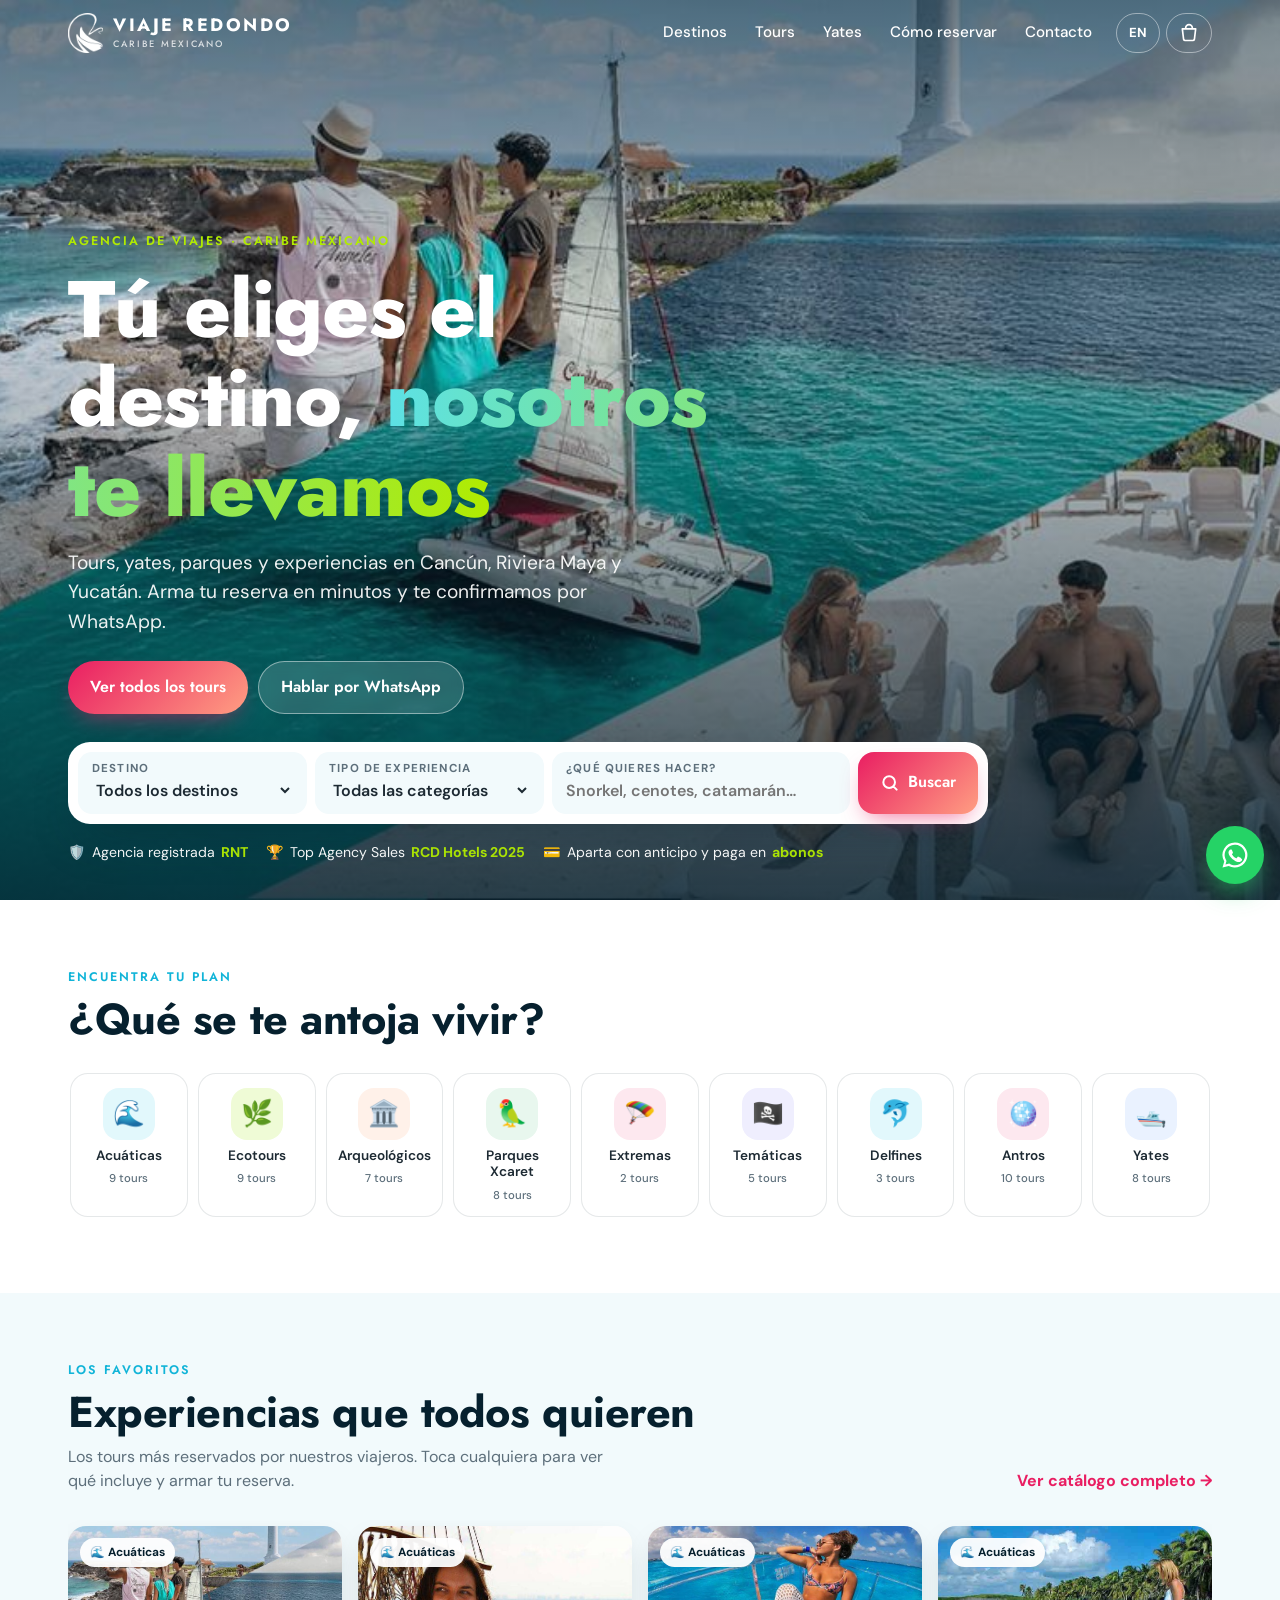
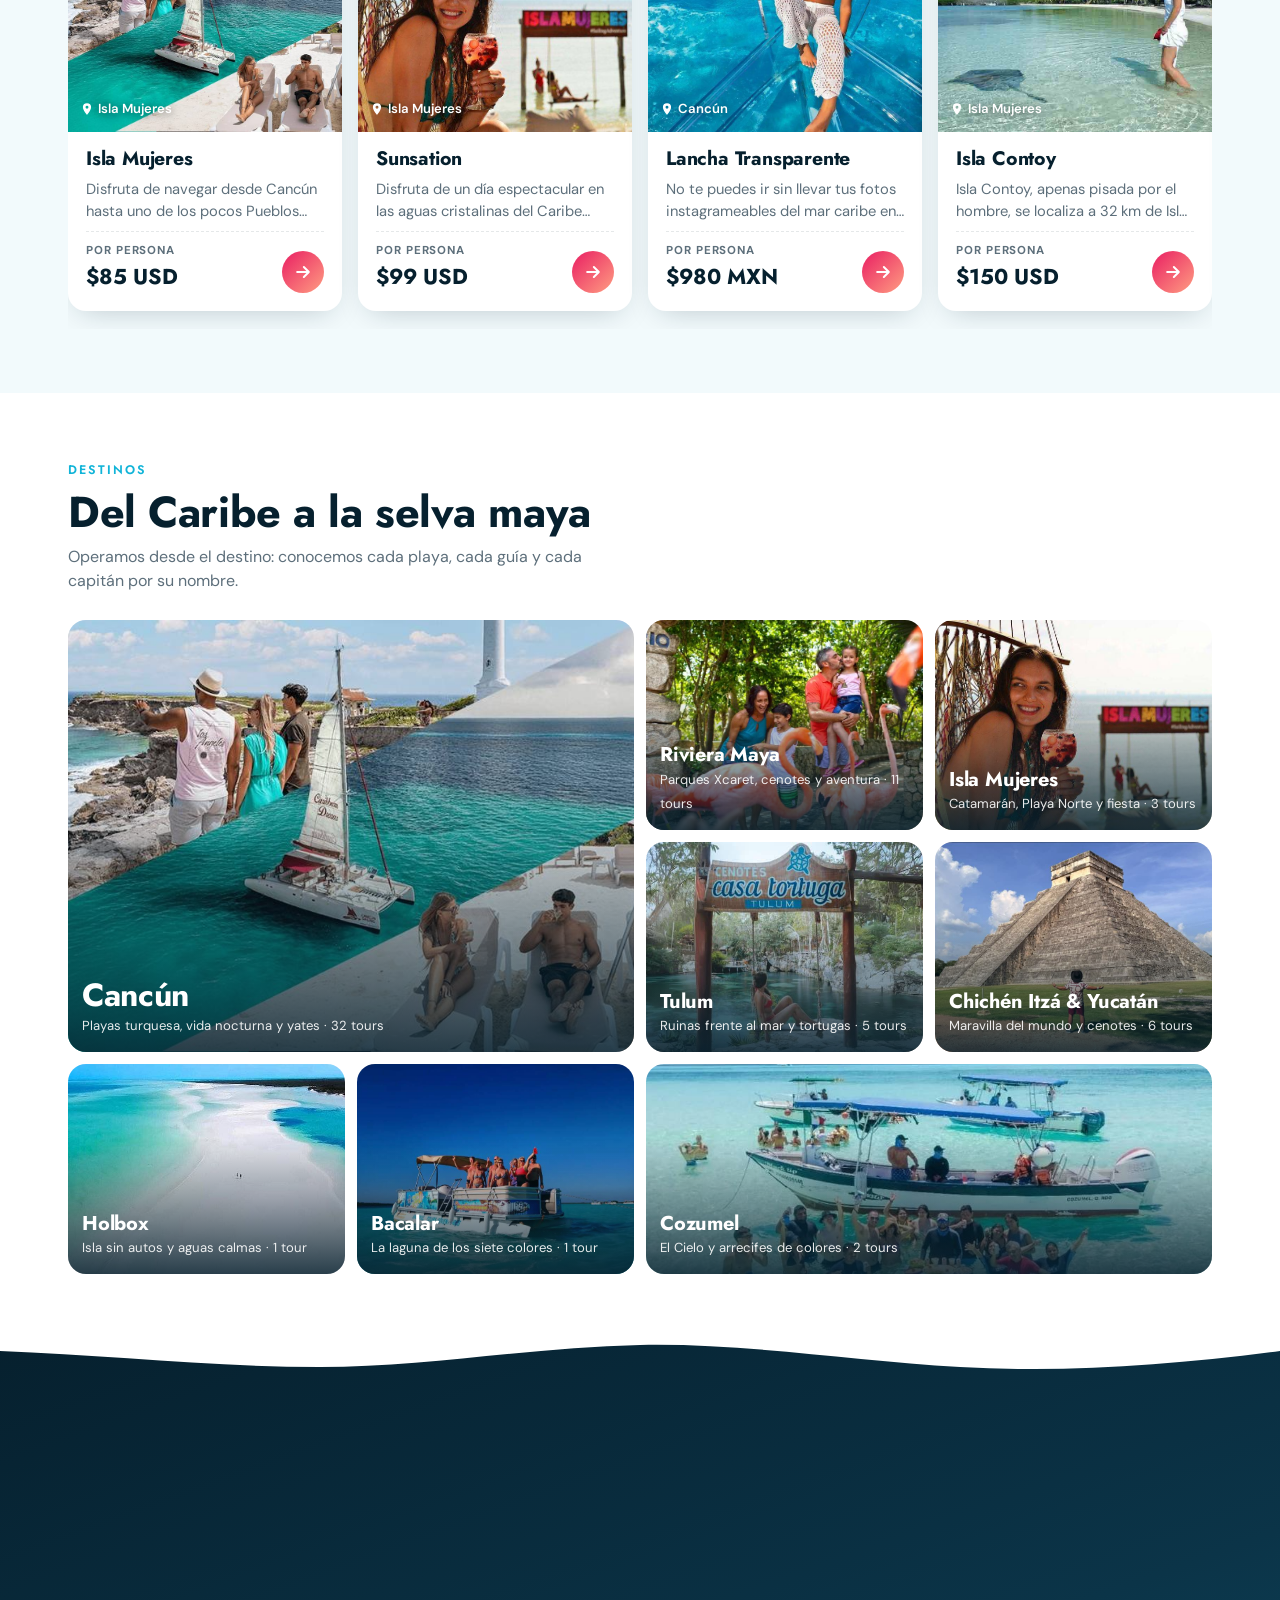
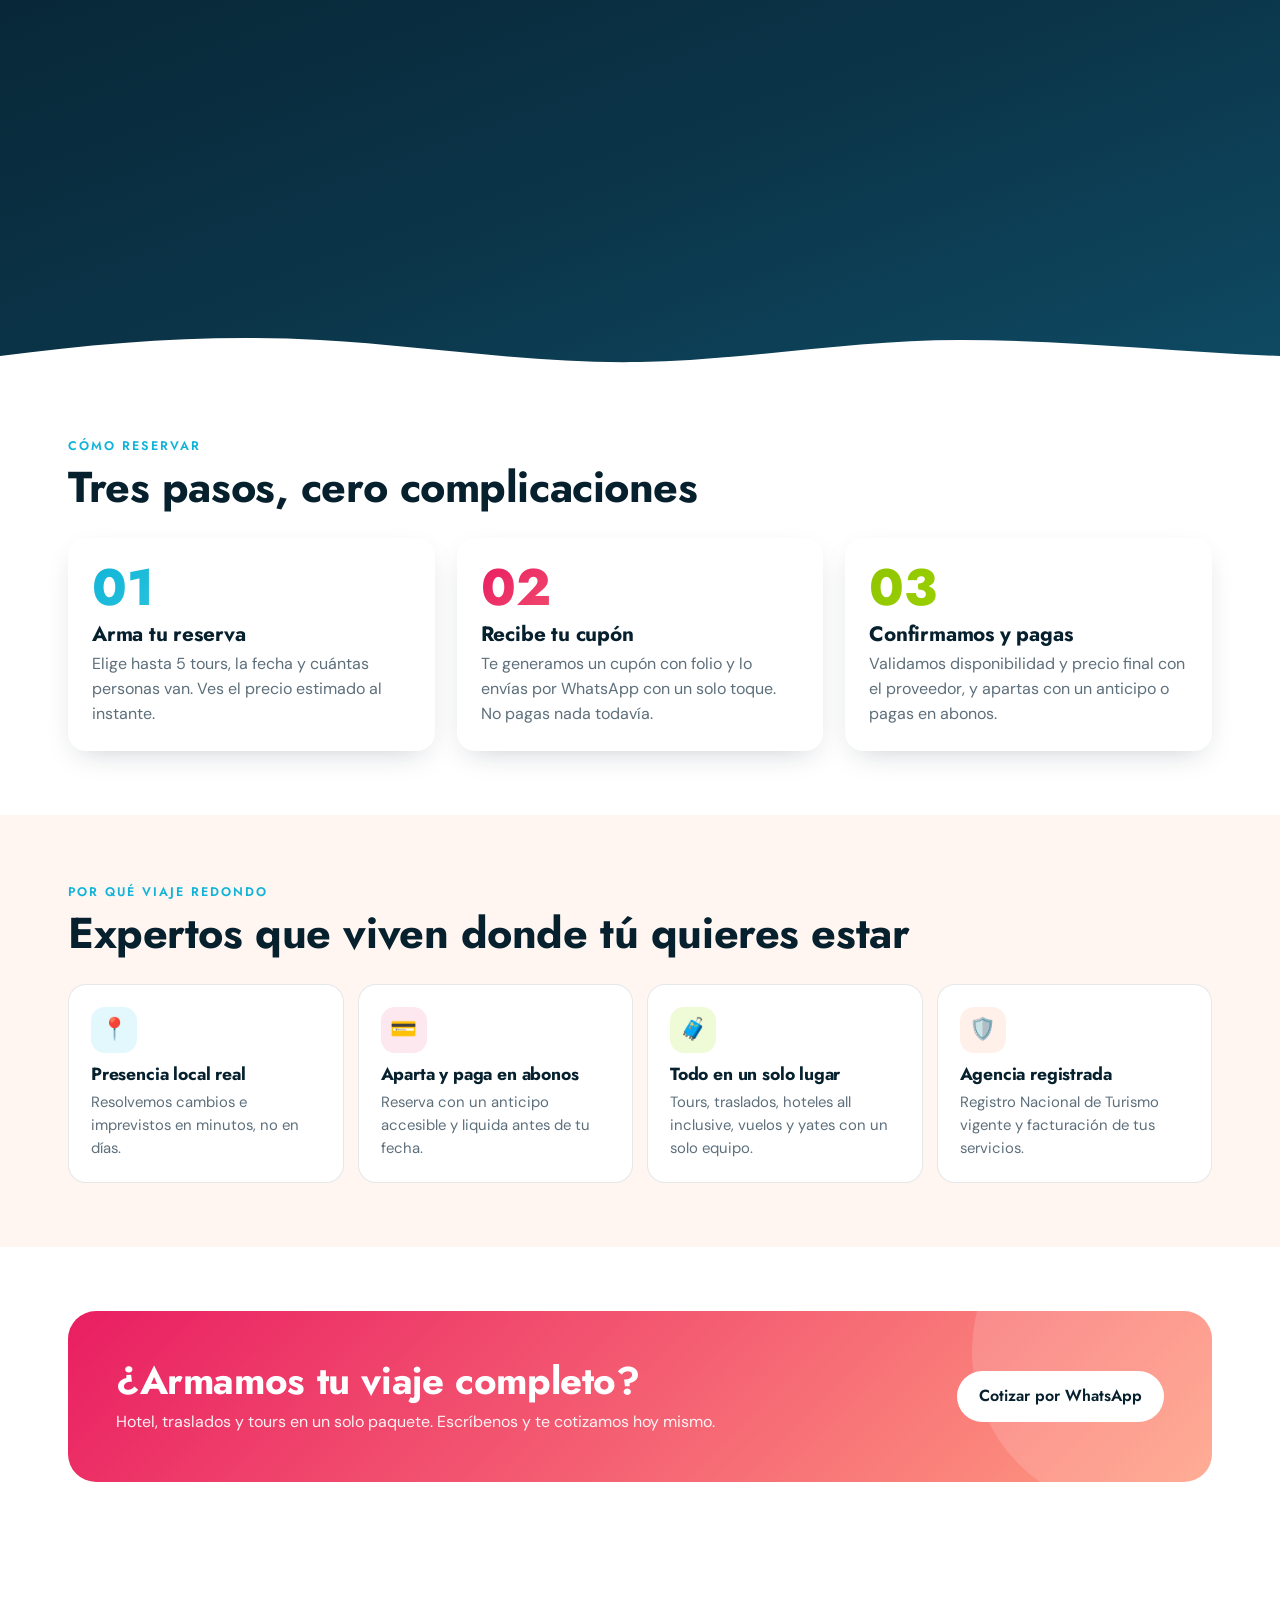
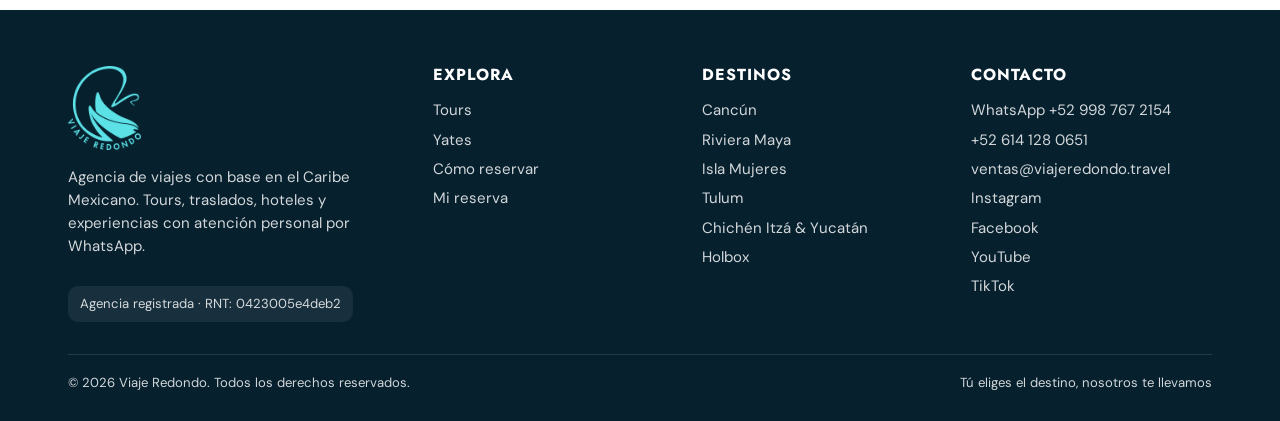
==== viajeredondo/index.html @ b41e7eb1 "Sitio público Viaje Redondo: portada, catálogo de 61 tours, detalle, reserva y cupón por WhatsApp Co" ====
<!doctype html>
<html lang="es">
<head>
  <meta charset="utf-8">
  <meta name="viewport" content="width=device-width, initial-scale=1, viewport-fit=cover">
  <title>Viaje Redondo · Tours y experiencias en el Caribe Mexicano</title>
  <meta name="description" content="Tours, yates, parques Xcaret, Chichén Itzá, Isla Mujeres y más en Cancún y el Caribe Mexicano. Arma tu reserva y recibe tu cupón por WhatsApp.">
  <meta name="theme-color" content="#06202e">
  <meta property="og:title" content="Viaje Redondo · Tú eliges el destino, nosotros te llevamos">
  <meta property="og:description" content="Más de 60 tours y experiencias en el Caribe Mexicano.">
  <meta property="og:type" content="website">
  <meta property="og:image" content="assets/img/tours/isla-mujeres.jpg">
  <link rel="icon" type="image/png" href="assets/img/logo/favicon.png">
  <link rel="apple-touch-icon" href="assets/img/logo/favicon.png">
  <link rel="stylesheet" href="assets/css/marca.css">
  <link rel="stylesheet" href="assets/css/sitio.css">
</head>
<body>
  <main>
    <!-- PORTADA -->
    <section class="portada">
      <div class="portada__fotos" id="portada-fotos" aria-hidden="true"></div>
      <div class="envoltura portada__contenido">
        <span class="etiqueta" data-t="portadaEtiqueta">Agencia de viajes · Caribe Mexicano</span>
        <h1 data-t="portadaTitulo">Tú eliges el destino, <em>nosotros te llevamos</em></h1>
        <p class="portada__sub" data-t="portadaSub">Tours, yates, parques y experiencias en Cancún, Riviera Maya y Yucatán. Arma tu reserva en minutos y te confirmamos por WhatsApp.</p>
        <div class="portada__botones">
          <a class="btn btn--rosa" href="tours.html"><span data-t="verTours">Ver todos los tours</span></a>
          <a class="btn btn--vidrio" id="wa-portada" target="_blank" rel="noopener"><span data-t="hablarWa">Hablar por WhatsApp</span></a>
        </div>
        <form class="buscador" action="tours.html" method="get" role="search">
          <label><span data-t="buscaDestino">Destino</span><select name="d" id="busca-destino"></select></label>
          <label><span data-t="buscaTipo">Tipo de experiencia</span><select name="c" id="busca-categoria"></select></label>
          <label><span data-t="buscaTexto">¿Qué quieres hacer?</span><input type="search" name="q" data-t-ph="buscaPh" placeholder="Snorkel, cenotes, catamarán…"></label>
          <button class="btn btn--rosa" type="submit"><svg class="ico" viewBox="0 0 24 24" aria-hidden="true"><path fill="none" stroke="currentColor" stroke-width="2.4" stroke-linecap="round" d="M11 18a7 7 0 1 0 0-14 7 7 0 0 0 0 14Zm5-2 4 4"/></svg><span data-t="buscar">Buscar</span></button>
        </form>
        <div class="confianza">
          <span>🛡️ <span data-t="confRnt">Agencia registrada <b>RNT</b></span></span>
          <span>🏆 <span data-t="confTop">Top Agency Sales <b>RCD Hotels 2025</b></span></span>
          <span>💳 <span data-t="confAbonos">Aparta con anticipo y paga en <b>abonos</b></span></span>
        </div>
      </div>
    </section>

    <!-- CATEGORÍAS -->
    <section class="seccion">
      <div class="envoltura">
        <div class="seccion__cabeza aparece">
          <div><span class="etiqueta" data-t="catEtiqueta">Encuentra tu plan</span><h2 data-t="catTitulo">¿Qué se te antoja vivir?</h2></div>
        </div>
        <div class="categorias aparece" id="categorias"></div>
      </div>
    </section>

    <!-- DESTACADOS -->
    <section class="seccion seccion--alterna">
      <div class="envoltura">
        <div class="seccion__cabeza aparece">
          <div>
            <span class="etiqueta" data-t="favEtiqueta">Los favoritos</span>
            <h2 data-t="favTitulo">Experiencias que todos quieren</h2>
            <p data-t="favSub">Los tours más reservados por nuestros viajeros. Toca cualquiera para ver qué incluye y armar tu reserva.</p>
          </div>
          <a class="enlace-flecha" href="tours.html" data-t="verCatalogo">Ver catálogo completo →</a>
        </div>
        <div class="carrusel" id="destacados"></div>
      </div>
    </section>

    <!-- DESTINOS -->
    <section class="seccion" id="destinos">
      <div class="envoltura">
        <div class="seccion__cabeza aparece">
          <div>
            <span class="etiqueta" data-t="destEtiqueta">Destinos</span>
            <h2 data-t="destTitulo">Del Caribe a la selva maya</h2>
            <p data-t="destSub">Operamos desde el destino: conocemos cada playa, cada guía y cada capitán por su nombre.</p>
          </div>
        </div>
        <div class="destinos aparece" id="lista-destinos"></div>
      </div>
    </section>

    <!-- YATES -->
    <section class="franja" id="yates">
      <svg class="ola ola--arriba" viewBox="0 0 1440 40" preserveAspectRatio="none" aria-hidden="true"><path fill="#fff" d="M0 0h1440v14c-120 14-240 22-360 16S840 6 720 8 480 30 360 30 120 18 0 14Z"/></svg>
      <div class="envoltura franja__fila">
        <div class="franja__foto aparece"><img src="assets/img/tours/yate-premium-azimut-100-ft.jpg" alt="Yate en el Caribe Mexicano" loading="lazy"></div>
        <div class="aparece">
          <span class="etiqueta" data-t="yatEtiqueta">Renta de yates</span>
          <h2 data-t="yatTitulo">Tu día privado en el mar Caribe</h2>
          <p data-t="yatSub">Fiesta, snorkel o atardecer frente a Cancún e Isla Mujeres. Elige tu yate, las horas y cuántos van; nosotros nos encargamos del resto.</p>
          <div class="franja__dato">
            <div><b id="yates-num">8</b><span data-t="yatFlota">yates en la flota</span></div>
            <div><b>4–8 h</b><span data-t="yatHoras">de navegación</span></div>
            <div><b>8–40</b><span data-t="yatPax">personas por yate</span></div>
          </div>
          <a class="btn btn--rosa" href="tours.html?c=yates"><span data-t="yatBoton">Ver yates y precios</span></a>
        </div>
      </div>
      <svg class="ola ola--abajo" viewBox="0 0 1440 40" preserveAspectRatio="none" aria-hidden="true"><path fill="#fff" d="M0 0h1440v14c-120 14-240 22-360 16S840 6 720 8 480 30 360 30 120 18 0 14Z"/></svg>
    </section>

    <!-- CÓMO RESERVAR -->
    <section class="seccion" id="como">
      <div class="envoltura">
        <div class="seccion__cabeza aparece">
          <div>
            <span class="etiqueta" data-t="comoEtiqueta">Cómo reservar</span>
            <h2 data-t="comoTitulo">Tres pasos, cero complicaciones</h2>
          </div>
        </div>
        <div class="pasos">
          <div class="paso aparece"><div class="paso__num">01</div><h3 data-t="paso1">Arma tu reserva</h3><p data-t="paso1t">Elige hasta 5 tours, la fecha y cuántas personas van. Ves el precio estimado al instante.</p></div>
          <div class="paso aparece"><div class="paso__num">02</div><h3 data-t="paso2">Recibe tu cupón</h3><p data-t="paso2t">Te generamos un cupón con folio y lo envías por WhatsApp con un solo toque. No pagas nada todavía.</p></div>
          <div class="paso aparece"><div class="paso__num">03</div><h3 data-t="paso3">Confirmamos y pagas</h3><p data-t="paso3t">Validamos disponibilidad y precio final con el proveedor, y apartas con un anticipo o pagas en abonos.</p></div>
        </div>
      </div>
    </section>

    <!-- POR QUÉ NOSOTROS -->
    <section class="seccion seccion--arena">
      <div class="envoltura">
        <div class="seccion__cabeza aparece">
          <div><span class="etiqueta" data-t="porEtiqueta">Por qué Viaje Redondo</span><h2 data-t="porTitulo">Expertos que viven donde tú quieres estar</h2></div>
        </div>
        <div class="razones">
          <div class="razon aparece"><div class="razon__ico" style="background:#e2f8fc">📍</div><h3 data-t="r1">Presencia local real</h3><p data-t="r1t">Resolvemos cambios e imprevistos en minutos, no en días.</p></div>
          <div class="razon aparece"><div class="razon__ico" style="background:#fde8ef">💳</div><h3 data-t="r2">Aparta y paga en abonos</h3><p data-t="r2t">Reserva con un anticipo accesible y liquida antes de tu fecha.</p></div>
          <div class="razon aparece"><div class="razon__ico" style="background:#effbd6">🧳</div><h3 data-t="r3">Todo en un solo lugar</h3><p data-t="r3t">Tours, traslados, hoteles all inclusive, vuelos y yates con un solo equipo.</p></div>
          <div class="razon aparece"><div class="razon__ico" style="background:#fff1e9">🛡️</div><h3 data-t="r4">Agencia registrada</h3><p data-t="r4t">Registro Nacional de Turismo vigente y facturación de tus servicios.</p></div>
        </div>
      </div>
    </section>

    <!-- LLAMADO -->
    <section class="seccion">
      <div class="envoltura">
        <div class="llamado aparece">
          <div><h2 data-t="llaTitulo">¿Armamos tu viaje completo?</h2><p data-t="llaSub">Hotel, traslados y tours en un solo paquete. Escríbenos y te cotizamos hoy mismo.</p></div>
          <a class="btn btn--blanco" id="wa-llamado" target="_blank" rel="noopener"><span data-t="llaBoton">Cotizar por WhatsApp</span></a>
        </div>
      </div>
    </section>
  </main>

  <script src="assets/js/config.js"></script>
  <script src="assets/js/comun.js"></script>
  <script src="assets/js/inicio.js"></script>
</body>
</html>
---- viajeredondo/assets/css/marca.css ----
/*
 * MARCA VIAJE REDONDO
 * ---------------------------------------------------------------
 * Todo lo que define la identidad visual vive aquí: colores, tipografías y
 * logos. Para cambiar el look del sitio completo basta con editar este archivo
 * (y, si cambian los logos, reemplazar los PNG en assets/img/logo/).
 */
@import url("https://fonts.googleapis.com/css2?family=Jost:wght@400;500;600;700;800&family=DM+Sans:opsz,wght@9..40,400;9..40,500;9..40,700&display=swap");

:root {
  /* Colores tomados de los logos oficiales */
  --vr-cian: #11b4d8;        /* icono principal */
  --vr-turquesa: #5ce1e6;    /* logo turquesa */
  --vr-rosa: #e91e62;        /* logo rosa: llamados a la acción */
  --vr-salmon: #ff9e82;      /* logo salmón: acentos cálidos */
  --vr-lima: #b1eb00;        /* icono lima: etiquetas y destacados */

  /* Neutros */
  --vr-tinta: #06202e;       /* azul profundo para fondos oscuros y texto */
  --vr-tinta-2: #0b3448;
  --vr-texto: #1d2a33;
  --vr-suave: #5d6f7b;
  --vr-linea: rgba(6, 32, 46, 0.1);
  --vr-fondo: #ffffff;
  --vr-fondo-2: #f2fafc;     /* fondo de secciones alternas */
  --vr-arena: #fff6f1;       /* fondo cálido */

  /* Degradados de marca */
  --vr-grad-mar: linear-gradient(135deg, #11b4d8 0%, #5ce1e6 100%);
  --vr-grad-atardecer: linear-gradient(135deg, #e91e62 0%, #ff9e82 100%);
  --vr-grad-noche: linear-gradient(160deg, #06202e 0%, #0b3448 60%, #0e4a63 100%);

  /* Tipografías */
  --vr-fuente-titulos: "Jost", "Futura", "Trebuchet MS", sans-serif;
  --vr-fuente-texto: "DM Sans", system-ui, -apple-system, "Segoe UI", sans-serif;

  /* Formas */
  --vr-radio: 18px;
  --vr-radio-chico: 10px;
  --vr-sombra: 0 10px 30px -12px rgba(6, 32, 46, 0.25);
  --vr-sombra-fuerte: 0 24px 50px -18px rgba(6, 32, 46, 0.45);
}
---- viajeredondo/assets/css/sitio.css ----
/* Estilos del sitio público. Los colores y fuentes vienen de marca.css */
*, *::before, *::after { box-sizing: border-box; }
html { scroll-behavior: smooth; -webkit-text-size-adjust: 100%; }
body {
  margin: 0; font-family: var(--vr-fuente-texto); color: var(--vr-texto); background: var(--vr-fondo);
  line-height: 1.55; font-size: 16px; overflow-x: hidden;
}
img { max-width: 100%; display: block; }
a { color: inherit; }
button, input, select, textarea { font: inherit; color: inherit; }
h1, h2, h3, h4 { font-family: var(--vr-fuente-titulos); line-height: 1.12; margin: 0; letter-spacing: -0.01em; }
.envoltura { width: 100%; max-width: 1200px; margin: 0 auto; padding: 0 16px; }
@media (min-width: 720px) { .envoltura { padding: 0 28px; } }
.oculto { display: none !important; }
.sr { position: absolute; width: 1px; height: 1px; overflow: hidden; clip: rect(0 0 0 0); white-space: nowrap; }

/* ---------- Botones ---------- */
.btn {
  display: inline-flex; align-items: center; justify-content: center; gap: 8px; border: 0; cursor: pointer;
  border-radius: 999px; padding: 13px 22px; font-family: var(--vr-fuente-titulos); font-weight: 600;
  font-size: 1rem; text-decoration: none; transition: transform .15s ease, box-shadow .2s ease, background .2s;
  white-space: nowrap;
}
.btn:active { transform: scale(0.97); }
.btn--rosa { background: var(--vr-grad-atardecer); color: #fff; box-shadow: 0 10px 24px -10px rgba(233, 30, 98, .7); }
.btn--rosa:hover { box-shadow: 0 14px 30px -10px rgba(233, 30, 98, .85); }
.btn--cian { background: var(--vr-cian); color: #fff; }
.btn--blanco { background: #fff; color: var(--vr-tinta); }
.btn--vidrio { background: rgba(255, 255, 255, .14); color: #fff; border: 1.5px solid rgba(255, 255, 255, .45); backdrop-filter: blur(6px); }
.btn--borde { background: transparent; border: 1.5px solid var(--vr-linea); color: var(--vr-tinta); }
.btn--wa { background: #25d366; color: #fff; }
.btn--bloque { width: 100%; }
.btn--chico { padding: 9px 15px; font-size: .9rem; }
.btn[disabled] { opacity: .55; pointer-events: none; }
.ico { width: 20px; height: 20px; flex: none; }

/* ---------- Encabezado ---------- */
.barra {
  position: fixed; inset: 0 0 auto 0; z-index: 50; transition: background .25s, box-shadow .25s, color .25s;
  color: #fff;
}
.barra--solida, .barra.abierta { background: rgba(255, 255, 255, .96); color: var(--vr-tinta); box-shadow: 0 6px 20px -14px rgba(6, 32, 46, .5); backdrop-filter: blur(10px); }
.barra__fila { display: flex; align-items: center; gap: 12px; height: 66px; }
.marca { display: flex; align-items: center; gap: 10px; text-decoration: none; margin-right: auto; }
.marca img { height: 40px; width: auto; }
.marca__texto { white-space: nowrap; font-family: var(--vr-fuente-titulos); font-weight: 700; font-size: 1.12rem; letter-spacing: .14em; text-transform: uppercase; line-height: 1; }
@media (max-width: 420px) { .marca__texto { font-size: .92rem; letter-spacing: .1em; } .marca img { height: 34px; } .chip-btn { height: 38px; min-width: 38px; padding: 0 10px; } }
.marca__texto small { display: block; font-size: .58rem; letter-spacing: .2em; font-weight: 500; opacity: .75; margin-top: 4px; }
.marca .logo-claro { display: block; } .marca .logo-oscuro { display: none; }
.barra--solida .marca .logo-claro, .barra.abierta .marca .logo-claro { display: none; }
.barra--solida .marca .logo-oscuro, .barra.abierta .marca .logo-oscuro { display: block; }
.barra__nav { display: none; gap: 4px; }
.barra__nav a { text-decoration: none; font-weight: 500; padding: 8px 12px; border-radius: 999px; font-size: .95rem; }
.barra__nav a:hover { background: rgba(17, 180, 216, .14); }
.barra__acciones { display: flex; align-items: center; gap: 6px; }
.chip-btn {
  display: inline-flex; align-items: center; gap: 6px; height: 40px; min-width: 40px; padding: 0 12px; border-radius: 999px;
  border: 1.5px solid currentColor; background: transparent; cursor: pointer; font-weight: 700; font-size: .82rem; text-decoration: none;
  border-color: rgba(255, 255, 255, .45);
}
.barra--solida .chip-btn, .barra.abierta .chip-btn { border-color: var(--vr-linea); }
.chip-btn--carrito { position: relative; }
.chip-btn__num {
  position: absolute; top: -6px; right: -6px; min-width: 20px; height: 20px; border-radius: 10px; padding: 0 5px;
  background: var(--vr-rosa); color: #fff; font-size: .72rem; display: grid; place-items: center;
}
.chip-btn__num:empty { display: none; }
.menu-btn { border: 0; }
.cajon { display: none; padding: 8px 16px 20px; }
.barra.abierta .cajon { display: block; }
.cajon a { display: block; padding: 14px 4px; font-family: var(--vr-fuente-titulos); font-size: 1.15rem; font-weight: 600; text-decoration: none; border-bottom: 1px solid var(--vr-linea); }
@media (min-width: 980px) {
  .barra__nav { display: flex; }
  .menu-btn { display: none; }
  .barra.abierta .cajon { display: none; }
}

/* ---------- Portada ---------- */
.portada { position: relative; min-height: 100svh; display: flex; align-items: flex-end; color: #fff; overflow: hidden; background: var(--vr-tinta); }
.portada__fotos { position: absolute; inset: 0; }
.portada__fotos img { position: absolute; inset: 0; width: 100%; height: 100%; object-fit: cover; opacity: 0; transform: scale(1.08); transition: opacity 1.4s ease, transform 7s ease; }
.portada__fotos img.activa { opacity: 1; transform: scale(1); }
.portada::after {
  content: ""; position: absolute; inset: 0;
  background: linear-gradient(180deg, rgba(6, 32, 46, .55) 0%, rgba(6, 32, 46, .15) 35%, rgba(6, 32, 46, .85) 100%);
}
.portada__contenido { position: relative; z-index: 2; width: 100%; padding-top: 110px; padding-bottom: 36px; }
.etiqueta {
  display: inline-flex; align-items: center; gap: 8px; font-family: var(--vr-fuente-titulos); font-weight: 600; font-size: .78rem;
  letter-spacing: .16em; text-transform: uppercase; color: var(--vr-cian);
}
.portada .etiqueta { color: var(--vr-lima); }
.portada h1 { font-size: clamp(2.4rem, 8.5vw, 5rem); font-weight: 800; margin: 12px 0 14px; max-width: 14ch; text-wrap: balance; }
.portada h1 em { font-style: normal; background: linear-gradient(90deg, var(--vr-turquesa), var(--vr-lima)); -webkit-background-clip: text; background-clip: text; color: transparent; }
.portada__sub { font-size: clamp(1rem, 2.6vw, 1.2rem); max-width: 560px; opacity: .92; margin: 0 0 24px; }
.portada__botones { display: flex; gap: 10px; flex-wrap: wrap; margin-bottom: 28px; }

.buscador {
  background: #fff; color: var(--vr-texto); border-radius: 22px; padding: 10px; box-shadow: var(--vr-sombra-fuerte);
  display: grid; gap: 8px; grid-template-columns: 1fr; max-width: 920px;
}
.buscador label { display: block; padding: 8px 14px; border-radius: 14px; background: var(--vr-fondo-2); }
.buscador label span { display: block; font-size: .72rem; text-transform: uppercase; letter-spacing: .1em; color: var(--vr-suave); font-weight: 700; }
.buscador select, .buscador input { width: 100%; border: 0; background: transparent; padding: 2px 0; font-weight: 600; outline: none; font-size: 1rem; }
@media (min-width: 720px) { .buscador { grid-template-columns: 1fr 1fr 1.3fr auto; align-items: stretch; } .buscador .btn { height: 100%; border-radius: 16px; } }

.confianza { display: flex; flex-wrap: wrap; gap: 8px 18px; margin-top: 18px; font-size: .88rem; opacity: .95; }
.confianza span { display: inline-flex; align-items: center; gap: 6px; }
.confianza b { color: var(--vr-lima); }

/* ---------- Secciones ---------- */
.seccion { padding: 64px 0; }
.seccion--alterna { background: var(--vr-fondo-2); }
.seccion--arena { background: var(--vr-arena); }
.seccion__cabeza { display: flex; flex-wrap: wrap; align-items: flex-end; justify-content: space-between; gap: 12px 24px; margin-bottom: 26px; }
.seccion__cabeza h2 { font-size: clamp(1.8rem, 5vw, 2.7rem); font-weight: 700; margin-top: 6px; color: var(--vr-tinta); }
.seccion__cabeza p { margin: 8px 0 0; color: var(--vr-suave); max-width: 560px; }
.enlace-flecha { font-weight: 700; color: var(--vr-rosa); text-decoration: none; white-space: nowrap; }
.enlace-flecha:hover { text-decoration: underline; }

/* Categorías */
.categorias { display: flex; gap: 10px; overflow-x: auto; padding: 4px 2px 12px; scrollbar-width: none; scroll-snap-type: x mandatory; }
.categorias::-webkit-scrollbar { display: none; }
.categoria {
  flex: none; scroll-snap-align: start; display: flex; flex-direction: column; align-items: center; gap: 8px; width: 104px; padding: 14px 8px;
  border-radius: var(--vr-radio); background: #fff; border: 1.5px solid var(--vr-linea); text-decoration: none; text-align: center;
  font-weight: 600; font-size: .85rem; line-height: 1.2; transition: border-color .2s, transform .2s;
}
.categoria:hover { border-color: var(--vr-cian); transform: translateY(-2px); }
.categoria__ico { width: 52px; height: 52px; border-radius: 16px; display: grid; place-items: center; font-size: 1.6rem; }
.categoria small { color: var(--vr-suave); font-weight: 500; }
@media (min-width: 980px) { .categorias { display: grid; grid-template-columns: repeat(9, 1fr); overflow: visible; } .categoria { width: auto; } }

/* Tarjetas de tour */
.rejilla { display: grid; gap: 18px; grid-template-columns: 1fr; }
@media (min-width: 600px) { .rejilla { grid-template-columns: repeat(2, 1fr); } }
@media (min-width: 980px) { .rejilla { grid-template-columns: repeat(3, 1fr); gap: 24px; } }
.carrusel { display: flex; gap: 16px; overflow-x: auto; scroll-snap-type: x mandatory; padding: 6px 16px 18px; margin: 0 -16px; scrollbar-width: none; }
.carrusel::-webkit-scrollbar { display: none; }
.carrusel > * { flex: 0 0 82%; scroll-snap-align: center; }
@media (min-width: 600px) { .carrusel > * { flex-basis: 46%; } }
@media (min-width: 980px) { .carrusel { margin: 0; padding: 6px 0 18px; } .carrusel > * { flex-basis: calc((100% - 48px) / 4); } }

.tarjeta {
  position: relative; display: flex; flex-direction: column; background: #fff; border-radius: var(--vr-radio); overflow: hidden;
  box-shadow: var(--vr-sombra); text-decoration: none; transition: transform .25s ease, box-shadow .25s ease; min-width: 0;
}
.tarjeta:hover { transform: translateY(-4px); box-shadow: var(--vr-sombra-fuerte); }
.tarjeta__foto { position: relative; aspect-ratio: 4 / 3; overflow: hidden; background: var(--vr-fondo-2); }
.tarjeta__foto img { width: 100%; height: 100%; object-fit: cover; transition: transform .6s ease; }
.tarjeta:hover .tarjeta__foto img { transform: scale(1.06); }
.tarjeta__cat {
  position: absolute; top: 12px; left: 12px; background: rgba(255, 255, 255, .94); color: var(--vr-tinta); font-size: .74rem; font-weight: 700;
  padding: 5px 10px; border-radius: 999px;
}
.tarjeta__destino { position: absolute; left: 12px; bottom: 12px; color: #fff; font-size: .82rem; font-weight: 600; display: flex; align-items: center; gap: 4px; text-shadow: 0 1px 8px rgba(0,0,0,.6); }
.tarjeta__en-reserva { position: absolute; top: 12px; right: 12px; background: var(--vr-lima); color: var(--vr-tinta); font-size: .72rem; font-weight: 800; padding: 5px 9px; border-radius: 999px; }
.tarjeta__cuerpo { padding: 16px 18px 18px; display: flex; flex-direction: column; gap: 8px; flex: 1; }
.tarjeta__cuerpo h3 { font-size: 1.22rem; color: var(--vr-tinta); font-weight: 700; }
.tarjeta__cuerpo p { margin: 0; color: var(--vr-suave); font-size: .92rem; display: -webkit-box; -webkit-line-clamp: 2; -webkit-box-orient: vertical; overflow: hidden; }
.tarjeta__pie { margin-top: auto; display: flex; align-items: flex-end; justify-content: space-between; gap: 10px; padding-top: 10px; border-top: 1px dashed var(--vr-linea); }
.precio small { display: block; font-size: .72rem; color: var(--vr-suave); text-transform: uppercase; letter-spacing: .08em; font-weight: 700; }
.precio b { font-family: var(--vr-fuente-titulos); font-size: 1.35rem; color: var(--vr-tinta); }
.precio b span { font-size: .8rem; color: var(--vr-suave); font-weight: 600; margin-left: 2px; }
.tarjeta__ir { width: 42px; height: 42px; border-radius: 50%; display: grid; place-items: center; background: var(--vr-grad-atardecer); color: #fff; flex: none; }

/* Destinos */
.destinos { display: grid; gap: 12px; grid-template-columns: repeat(2, 1fr); grid-auto-rows: 170px; }
.destino { position: relative; border-radius: var(--vr-radio); overflow: hidden; color: #fff; text-decoration: none; display: flex; align-items: flex-end; padding: 14px; }
.destino img { position: absolute; inset: 0; width: 100%; height: 100%; object-fit: cover; transition: transform .6s ease; }
.destino::after { content: ""; position: absolute; inset: 0; background: linear-gradient(180deg, transparent 35%, rgba(6, 32, 46, .85)); }
.destino:hover img { transform: scale(1.07); }
.destino div { position: relative; z-index: 1; }
.destino h3 { font-size: 1.25rem; font-weight: 700; }
.destino small { opacity: .9; font-size: .82rem; }
.destino:first-child, .destino:last-child { grid-column: span 2; }
@media (min-width: 720px) {
  .destinos { grid-template-columns: repeat(4, 1fr); grid-auto-rows: 210px; }
  .destino:first-child { grid-column: span 2; grid-row: span 2; }
  .destino:first-child h3 { font-size: 2rem; }
}

/* Franja de yates */
.franja { position: relative; overflow: hidden; color: #fff; background: var(--vr-grad-noche); }
.franja__fila { display: grid; gap: 28px; align-items: center; padding-top: 64px; padding-bottom: 64px; }
.franja__foto { position: relative; border-radius: 24px; overflow: hidden; aspect-ratio: 4 / 3; box-shadow: var(--vr-sombra-fuerte); }
.franja__foto img { width: 100%; height: 100%; object-fit: cover; }
.franja h2 { font-size: clamp(1.9rem, 5vw, 2.8rem); margin: 10px 0 12px; }
.franja p { opacity: .88; margin: 0 0 22px; max-width: 520px; }
.franja .etiqueta { color: var(--vr-turquesa); }
.franja__dato { display: flex; gap: 22px; margin-bottom: 24px; flex-wrap: wrap; }
.franja__dato b { display: block; font-family: var(--vr-fuente-titulos); font-size: 1.6rem; color: var(--vr-lima); }
.franja__dato span { font-size: .85rem; opacity: .8; }
.ola { position: absolute; left: 0; right: 0; height: 40px; width: 100%; }
.ola--arriba { top: -1px; } .ola--abajo { bottom: -1px; transform: rotate(180deg); }
@media (min-width: 900px) { .franja__fila { grid-template-columns: 1.1fr 1fr; padding-top: 96px; padding-bottom: 96px; } }

/* Pasos */
.pasos { display: grid; gap: 16px; counter-reset: paso; }
@media (min-width: 900px) { .pasos { grid-template-columns: repeat(3, 1fr); gap: 22px; } }
.paso { background: #fff; border-radius: var(--vr-radio); padding: 24px; box-shadow: var(--vr-sombra); position: relative; overflow: hidden; }
.paso__num { font-family: var(--vr-fuente-titulos); font-weight: 800; font-size: 3.2rem; line-height: 1; background: var(--vr-grad-mar); -webkit-background-clip: text; background-clip: text; color: transparent; }
.paso:nth-child(2) .paso__num { background-image: var(--vr-grad-atardecer); }
.paso:nth-child(3) .paso__num { background-image: linear-gradient(135deg, #8fc400, var(--vr-lima)); }
.paso h3 { font-size: 1.3rem; margin: 10px 0 6px; color: var(--vr-tinta); }
.paso p { margin: 0; color: var(--vr-suave); }

/* Razones */
.razones { display: grid; gap: 14px; }
@media (min-width: 720px) { .razones { grid-template-columns: repeat(2, 1fr); } }
@media (min-width: 1000px) { .razones { grid-template-columns: repeat(4, 1fr); } }
.razon { padding: 22px; border-radius: var(--vr-radio); background: #fff; border: 1.5px solid var(--vr-linea); }
.razon__ico { width: 46px; height: 46px; border-radius: 14px; display: grid; place-items: center; font-size: 1.35rem; margin-bottom: 12px; }
.razon h3 { font-size: 1.1rem; color: var(--vr-tinta); margin-bottom: 6px; }
.razon p { margin: 0; color: var(--vr-suave); font-size: .93rem; }

/* Llamado final */
.llamado { border-radius: 28px; padding: 36px 24px; background: var(--vr-grad-atardecer); color: #fff; display: grid; gap: 18px; align-items: center; position: relative; overflow: hidden; }
.llamado::before { content: ""; position: absolute; width: 320px; height: 320px; right: -80px; top: -120px; border-radius: 50%; background: rgba(255,255,255,.15); }
.llamado h2 { font-size: clamp(1.7rem, 5vw, 2.4rem); position: relative; }
.llamado p { margin: 8px 0 0; opacity: .92; position: relative; }
.llamado .btn { position: relative; }
@media (min-width: 820px) { .llamado { grid-template-columns: 1fr auto; padding: 48px; } }

/* Pie */
.pie { background: var(--vr-tinta); color: rgba(255, 255, 255, .82); padding: 56px 0 28px; margin-top: 64px; font-size: .94rem; }
.pie__rejilla { display: grid; gap: 28px; }
@media (min-width: 820px) { .pie__rejilla { grid-template-columns: 1.4fr 1fr 1fr 1fr; } }
.pie h4 { color: #fff; font-size: 1rem; margin-bottom: 12px; letter-spacing: .06em; text-transform: uppercase; }
.pie a { text-decoration: none; display: block; padding: 3px 0; }
.pie a:hover { color: var(--vr-turquesa); }
.pie__marca img { height: 84px; width: auto; margin-bottom: 12px; }
.pie__rnt { display: inline-block; margin-top: 12px; padding: 8px 12px; border-radius: 10px; background: rgba(255, 255, 255, .07); font-size: .82rem; }
.pie__legal { border-top: 1px solid rgba(255, 255, 255, .12); margin-top: 32px; padding-top: 18px; font-size: .82rem; display: flex; flex-wrap: wrap; justify-content: space-between; gap: 8px; }

/* WhatsApp flotante */
.wa-flotante {
  position: fixed; right: 16px; bottom: 16px; z-index: 40; width: 58px; height: 58px; border-radius: 50%; background: #25d366; color: #fff;
  display: grid; place-items: center; box-shadow: 0 12px 26px -8px rgba(37, 211, 102, .7);
}
.wa-flotante svg { width: 30px; height: 30px; }
body.con-barra-inferior .wa-flotante { bottom: 92px; }

/* ---------- Páginas internas ---------- */
.cabecera-interna { background: var(--vr-grad-noche); color: #fff; padding: 110px 0 40px; position: relative; overflow: hidden; }
.cabecera-interna::after { content: ""; position: absolute; width: 420px; height: 420px; border-radius: 50%; right: -140px; top: -160px; background: radial-gradient(circle, rgba(92, 225, 230, .35), transparent 70%); }
.cabecera-interna h1 { font-size: clamp(2rem, 6vw, 3.2rem); margin: 8px 0 8px; position: relative; z-index: 1; }
.cabecera-interna p { margin: 0; opacity: .86; max-width: 620px; position: relative; z-index: 1; }
.cabecera-interna .etiqueta { color: var(--vr-turquesa); position: relative; z-index: 1; }

/* Filtros del catálogo */
.filtros { position: sticky; top: 66px; z-index: 20; background: rgba(255, 255, 255, .97); backdrop-filter: blur(8px); border-bottom: 1px solid var(--vr-linea); padding: 12px 0; }
.filtros__fila { display: flex; gap: 8px; align-items: center; }
.filtros__busca { flex: 1; display: flex; align-items: center; gap: 8px; background: var(--vr-fondo-2); border-radius: 999px; padding: 0 14px; height: 44px; min-width: 0; }
.filtros__busca input { border: 0; background: transparent; outline: none; width: 100%; min-width: 0; }
.filtros select { height: 44px; border-radius: 999px; border: 1.5px solid var(--vr-linea); background: #fff; padding: 0 12px; font-weight: 600; max-width: 46%; }
.pildoras { display: flex; gap: 8px; overflow-x: auto; padding: 12px 0 2px; scrollbar-width: none; }
.pildoras::-webkit-scrollbar { display: none; }
.pildora { flex: none; padding: 8px 14px; border-radius: 999px; border: 1.5px solid var(--vr-linea); background: #fff; cursor: pointer; font-weight: 600; font-size: .88rem; }
.pildora.activa { background: var(--vr-tinta); border-color: var(--vr-tinta); color: #fff; }
.resultado { color: var(--vr-suave); margin: 22px 0 14px; font-size: .92rem; }
.vacio { text-align: center; padding: 48px 16px; color: var(--vr-suave); }

/* Detalle del tour */
.detalle-portada { position: relative; height: 56svh; min-height: 340px; max-height: 560px; color: #fff; display: flex; align-items: flex-end; overflow: hidden; background: var(--vr-tinta); }
.detalle-portada img { position: absolute; inset: 0; width: 100%; height: 100%; object-fit: cover; }
.detalle-portada::after { content: ""; position: absolute; inset: 0; background: linear-gradient(180deg, rgba(6,32,46,.45), rgba(6,32,46,.1) 40%, rgba(6,32,46,.9)); }
.detalle-portada .envoltura { position: relative; z-index: 1; padding-bottom: 28px; }
.detalle-portada h1 { font-size: clamp(2rem, 7vw, 3.6rem); font-weight: 800; margin-top: 10px; }
.migas { font-size: .85rem; opacity: .9; }
.migas a { text-decoration: none; }
.migas a:hover { text-decoration: underline; }
.chips { display: flex; flex-wrap: wrap; gap: 8px; margin-top: 12px; }
.chip { display: inline-flex; align-items: center; gap: 6px; padding: 6px 12px; border-radius: 999px; font-size: .82rem; font-weight: 600; background: rgba(255, 255, 255, .16); border: 1px solid rgba(255, 255, 255, .3); }
.detalle { display: grid; gap: 28px; padding: 28px 0 40px; }
@media (min-width: 980px) { .detalle { grid-template-columns: 1fr 390px; gap: 44px; align-items: start; } }
.bloque { margin-bottom: 30px; }
.bloque h2 { font-size: 1.45rem; color: var(--vr-tinta); margin-bottom: 12px; }
.bloque p { margin: 0; color: var(--vr-texto); }
.datos { display: grid; gap: 8px; grid-template-columns: 1fr; padding: 0; margin: 0; list-style: none; }
@media (min-width: 600px) { .datos { grid-template-columns: 1fr 1fr; } }
.datos li { display: flex; gap: 10px; padding: 12px 14px; background: var(--vr-fondo-2); border-radius: 12px; font-size: .93rem; }
.datos li::before { content: "•"; color: var(--vr-cian); font-weight: 800; }
.lista { list-style: none; margin: 0; padding: 0; display: grid; gap: 8px; }
.lista li { display: flex; gap: 10px; align-items: flex-start; }
.lista li::before { content: ""; flex: none; width: 22px; height: 22px; border-radius: 50%; margin-top: 1px; background: rgba(17, 180, 216, .14) url("data:image/svg+xml,%3Csvg xmlns='http://www.w3.org/2000/svg' viewBox='0 0 24 24'%3E%3Cpath fill='none' stroke='%2311b4d8' stroke-width='3' stroke-linecap='round' stroke-linejoin='round' d='M6 12.5l4 4 8-9'/%3E%3C/svg%3E") center/14px no-repeat; }
.lista--no li::before { background: rgba(233, 30, 98, .1) url("data:image/svg+xml,%3Csvg xmlns='http://www.w3.org/2000/svg' viewBox='0 0 24 24'%3E%3Cpath fill='none' stroke='%23e91e62' stroke-width='3' stroke-linecap='round' d='M7 7l10 10M17 7L7 17'/%3E%3C/svg%3E") center/12px no-repeat; }
.dos-col { display: grid; gap: 24px; }
@media (min-width: 720px) { .dos-col { grid-template-columns: 1fr 1fr; } }
.tabla-opciones { width: 100%; border-collapse: collapse; font-size: .94rem; }
.tabla-opciones td { padding: 11px 4px; border-bottom: 1px solid var(--vr-linea); }
.tabla-opciones td:last-child { text-align: right; font-weight: 700; white-space: nowrap; }
.tabla-opciones caption { text-align: left; font-weight: 700; padding: 14px 0 4px; color: var(--vr-tinta); }

/* Caja de reserva */
.caja-reserva { background: #fff; border-radius: 22px; box-shadow: var(--vr-sombra-fuerte); padding: 22px; border: 1px solid var(--vr-linea); }
@media (min-width: 980px) { .caja-reserva { position: sticky; top: 86px; } }
.caja-reserva__precio { display: flex; align-items: baseline; gap: 8px; flex-wrap: wrap; margin-bottom: 4px; }
.caja-reserva__precio b { font-family: var(--vr-fuente-titulos); font-size: 2rem; color: var(--vr-tinta); }
.caja-reserva__nota { font-size: .82rem; color: var(--vr-suave); margin: 0 0 16px; }
.campo { display: block; margin-bottom: 14px; }
.campo > span { display: block; font-size: .78rem; font-weight: 700; text-transform: uppercase; letter-spacing: .08em; color: var(--vr-suave); margin-bottom: 6px; }
.campo input, .campo select, .campo textarea {
  width: 100%; border: 1.5px solid var(--vr-linea); border-radius: 12px; padding: 12px 14px; background: #fff; outline: none; font-size: 1rem;
}
.campo input:focus, .campo select:focus, .campo textarea:focus { border-color: var(--vr-cian); box-shadow: 0 0 0 3px rgba(17, 180, 216, .15); }
.campo textarea { min-height: 90px; resize: vertical; }
.campo small { display: block; color: var(--vr-suave); margin-top: 6px; font-size: .8rem; }
.contador { display: flex; align-items: center; justify-content: space-between; gap: 10px; padding: 10px 0; border-bottom: 1px solid var(--vr-linea); }
.contador b { display: block; }
.contador small { color: var(--vr-suave); font-size: .8rem; }
.contador__ctl { display: flex; align-items: center; gap: 12px; }
.contador__ctl button { width: 36px; height: 36px; border-radius: 50%; border: 1.5px solid var(--vr-linea); background: #fff; cursor: pointer; font-size: 1.2rem; line-height: 1; }
.contador__ctl button:hover { border-color: var(--vr-cian); color: var(--vr-cian); }
.contador__ctl output { min-width: 20px; text-align: center; font-weight: 700; }
.edades { display: grid; grid-template-columns: repeat(auto-fill, minmax(74px, 1fr)); gap: 8px; padding: 10px 0 4px; }
.edades select { border: 1.5px solid var(--vr-linea); border-radius: 10px; padding: 8px; background: #fff; }
.total-linea { display: flex; justify-content: space-between; align-items: baseline; margin: 16px 0; padding-top: 12px; border-top: 2px solid var(--vr-tinta); }
.total-linea b { font-family: var(--vr-fuente-titulos); font-size: 1.55rem; color: var(--vr-tinta); }
.acciones-reserva { display: grid; gap: 10px; }
.aviso { font-size: .82rem; color: var(--vr-suave); margin: 12px 0 0; display: flex; gap: 8px; }

/* Barra inferior móvil */
.barra-inferior {
  position: fixed; left: 0; right: 0; bottom: 0; z-index: 45; background: #fff; border-top: 1px solid var(--vr-linea);
  box-shadow: 0 -10px 24px -16px rgba(6, 32, 46, .5); padding: 10px 16px calc(10px + env(safe-area-inset-bottom));
  display: flex; align-items: center; justify-content: space-between; gap: 12px;
}
@media (min-width: 980px) { .barra-inferior { display: none; } body.con-barra-inferior .wa-flotante { bottom: 16px; } }

/* Reserva (carrito) */
.reserva { display: grid; gap: 24px; padding: 28px 0 40px; }
@media (min-width: 980px) { .reserva { grid-template-columns: 1fr 400px; gap: 40px; align-items: start; } }
.renglon { display: grid; grid-template-columns: 92px 1fr; gap: 14px; padding: 14px; border-radius: var(--vr-radio); background: #fff; box-shadow: var(--vr-sombra); margin-bottom: 14px; }
.renglon img { width: 92px; height: 92px; border-radius: 12px; object-fit: cover; }
.renglon h3 { font-size: 1.08rem; color: var(--vr-tinta); }
.renglon p { margin: 4px 0 0; color: var(--vr-suave); font-size: .88rem; }
.renglon__pie { display: flex; justify-content: space-between; align-items: center; gap: 8px; margin-top: 8px; }
.renglon__pie b { font-family: var(--vr-fuente-titulos); color: var(--vr-tinta); }
.enlace-quitar { background: none; border: 0; color: var(--vr-rosa); font-weight: 700; cursor: pointer; padding: 4px 0; font-size: .88rem; }
.resumen { background: var(--vr-fondo-2); border-radius: 22px; padding: 22px; }
@media (min-width: 980px) { .resumen { position: sticky; top: 86px; } }
.resumen h2 { font-size: 1.35rem; color: var(--vr-tinta); margin-bottom: 14px; }
.resumen__linea { display: flex; justify-content: space-between; gap: 12px; padding: 6px 0; font-size: .93rem; }

/* Cupón */
.cupon-pagina { background: var(--vr-fondo-2); min-height: 100svh; padding: 96px 16px 48px; }
.cupon { max-width: 640px; margin: 0 auto; background: #fff; border-radius: 26px; overflow: hidden; box-shadow: var(--vr-sombra-fuerte); }
.cupon__cabeza { background: var(--vr-grad-noche); color: #fff; padding: 26px 24px; display: flex; align-items: center; gap: 16px; position: relative; }
.cupon__cabeza img { height: 64px; width: auto; }
.cupon__cabeza h1 { font-size: 1.5rem; }
.cupon__cabeza p { margin: 2px 0 0; opacity: .85; font-size: .9rem; }
.cupon__folio { display: flex; justify-content: space-between; align-items: center; gap: 12px; padding: 18px 24px; border-bottom: 2px dashed var(--vr-linea); position: relative; flex-wrap: wrap; }
.cupon__folio::before, .cupon__folio::after { content: ""; position: absolute; bottom: -13px; width: 24px; height: 24px; border-radius: 50%; background: var(--vr-fondo-2); }
.cupon__folio::before { left: -12px; } .cupon__folio::after { right: -12px; }
.cupon__folio b { font-family: var(--vr-fuente-titulos); font-size: 1.6rem; letter-spacing: .06em; color: var(--vr-tinta); }
.estado { display: inline-flex; align-items: center; gap: 6px; padding: 6px 12px; border-radius: 999px; font-weight: 700; font-size: .82rem; background: #fff4d6; color: #8a5a00; }
.estado::before { content: ""; width: 8px; height: 8px; border-radius: 50%; background: currentColor; }
.cupon__cuerpo { padding: 22px 24px; }
.cupon__item { padding: 12px 0; border-bottom: 1px solid var(--vr-linea); }
.cupon__item:last-child { border-bottom: 0; }
.cupon__item b { color: var(--vr-tinta); }
.cupon__item p { margin: 2px 0 0; font-size: .9rem; color: var(--vr-suave); }
.cupon__item .monto { float: right; font-weight: 700; color: var(--vr-tinta); }
.cupon__cliente { display: grid; gap: 4px; background: var(--vr-fondo-2); border-radius: 14px; padding: 14px 16px; margin-top: 12px; font-size: .92rem; }
.cupon__acciones { padding: 0 24px 24px; display: grid; gap: 10px; }
@media print {
  .barra, .pie, .wa-flotante, .cupon__acciones, .no-imprimir { display: none !important; }
  .cupon-pagina { padding: 0; background: #fff; }
  .cupon { box-shadow: none; }
}

/* Avisos emergentes */
.toast {
  position: fixed; left: 50%; bottom: 24px; transform: translate(-50%, 140%); z-index: 60; background: var(--vr-tinta); color: #fff;
  padding: 14px 18px; border-radius: 14px; box-shadow: var(--vr-sombra-fuerte); display: flex; gap: 12px; align-items: center;
  transition: transform .35s cubic-bezier(.2, .9, .3, 1.2); width: max-content; max-width: calc(100% - 32px); font-size: .93rem;
}
.toast.visible { transform: translate(-50%, 0); }
.toast a { color: var(--vr-lima); font-weight: 700; white-space: nowrap; }
body.con-barra-inferior .toast { bottom: 96px; }

/* Animación de entrada */
.aparece { opacity: 0; transform: translateY(18px); transition: opacity .7s ease, transform .7s ease; }
.aparece.visto { opacity: 1; transform: none; }
@media (prefers-reduced-motion: reduce) {
  .aparece { opacity: 1; transform: none; transition: none; }
  .portada__fotos img { transition: opacity .3s; transform: none !important; }
  html { scroll-behavior: auto; }
}
@media (max-width: 599px) { .oculto-movil { display: none; } }
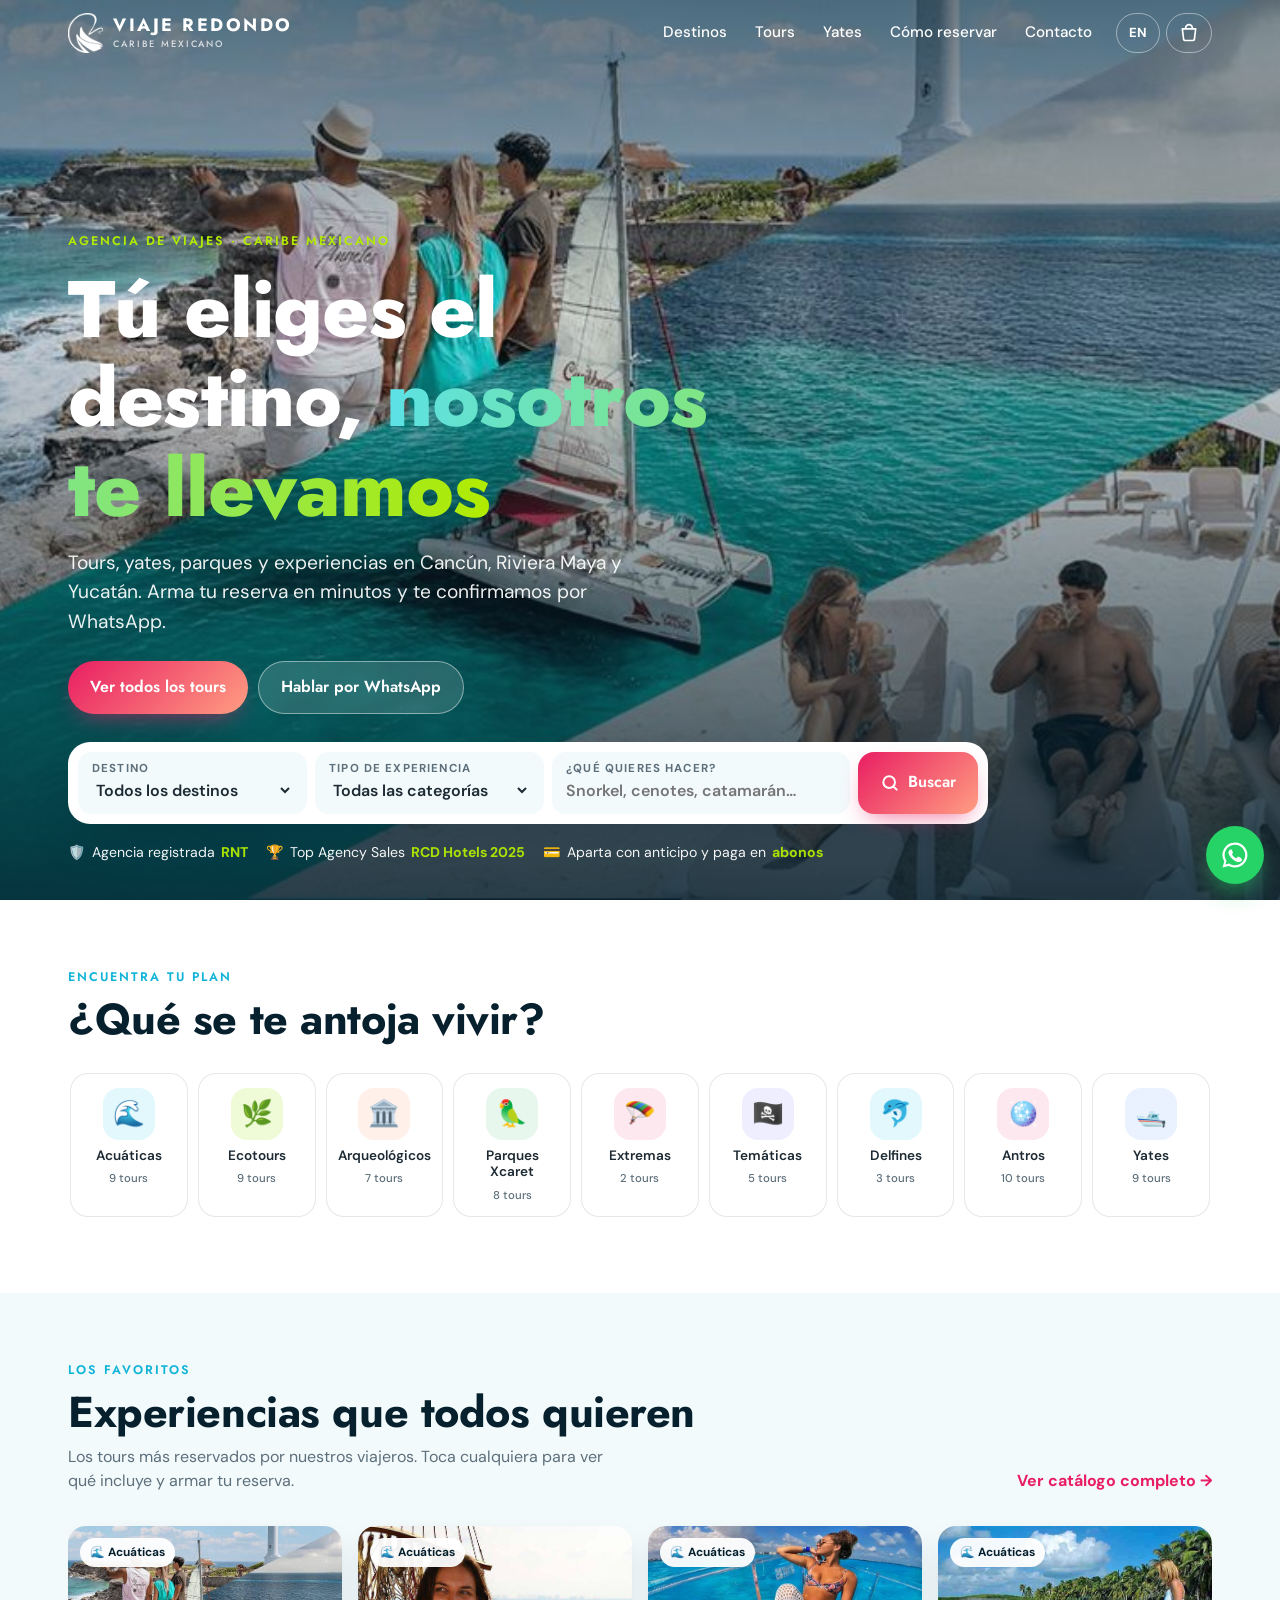
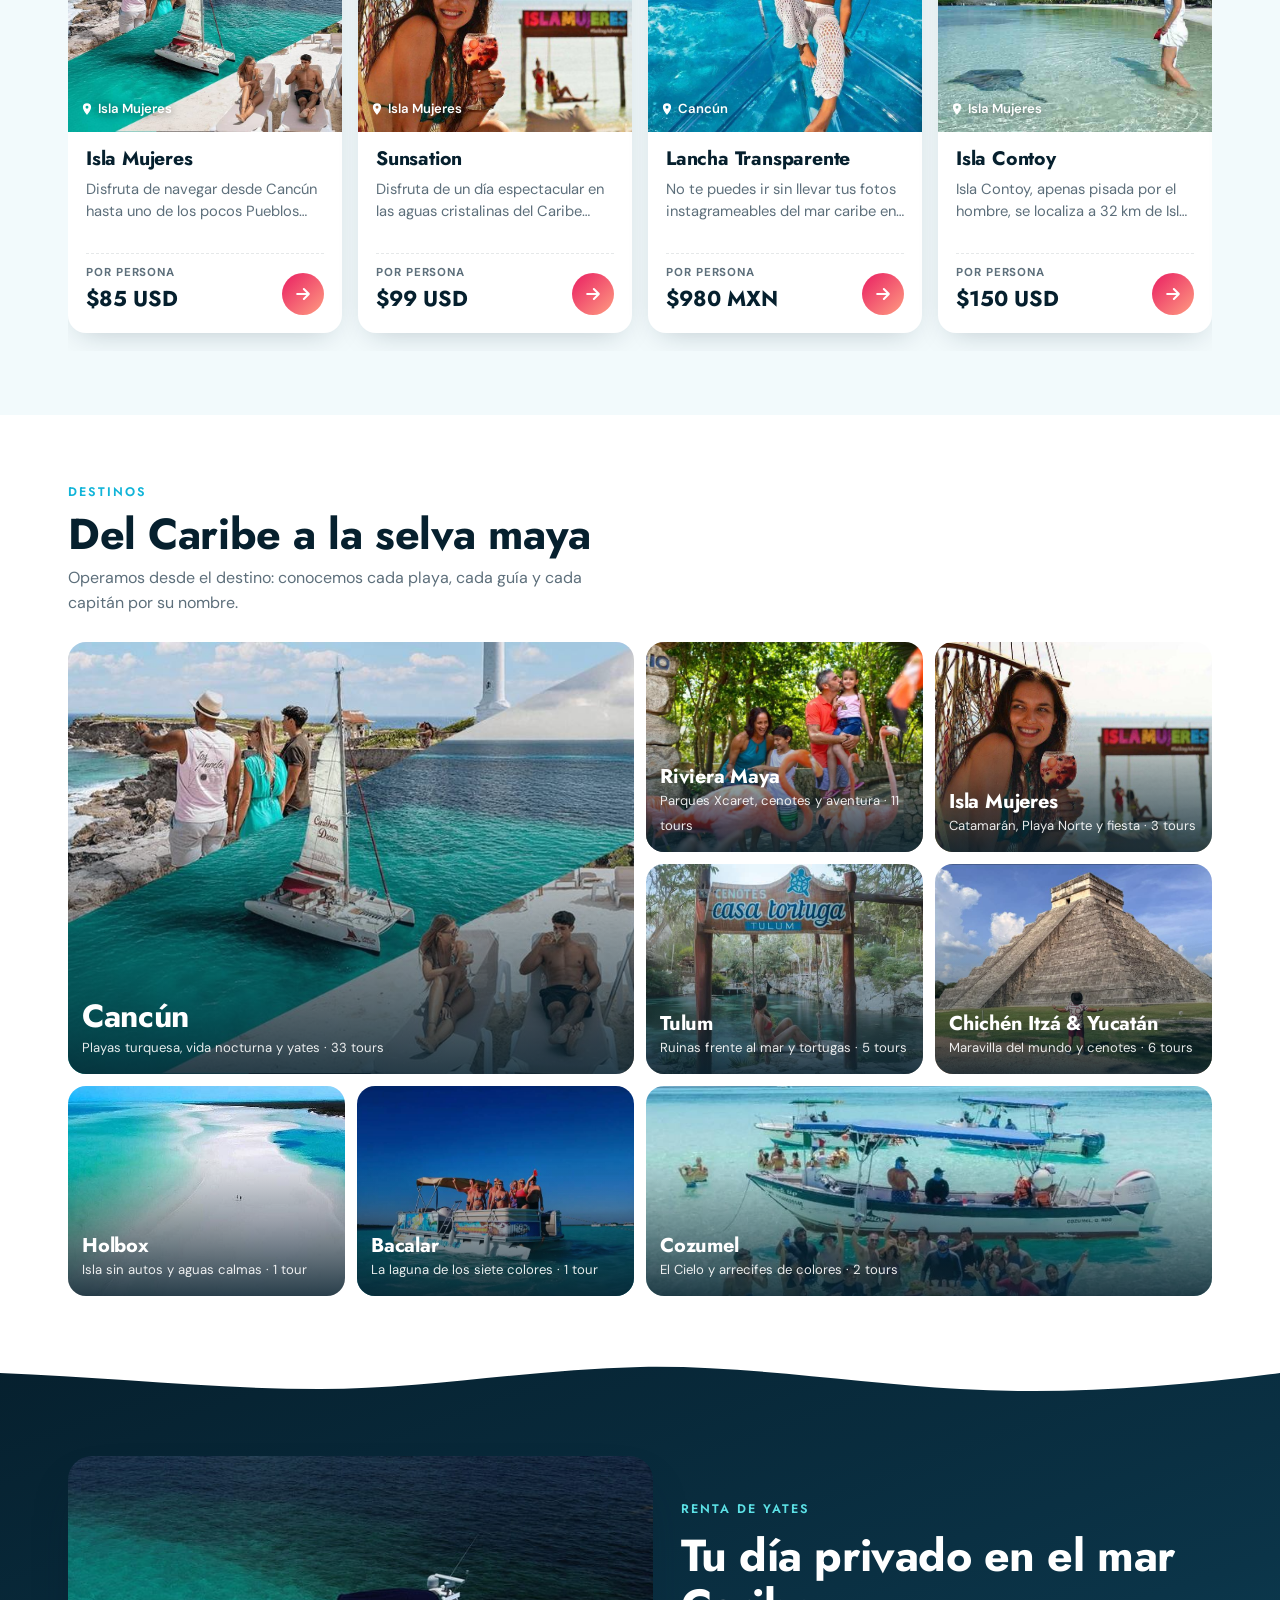
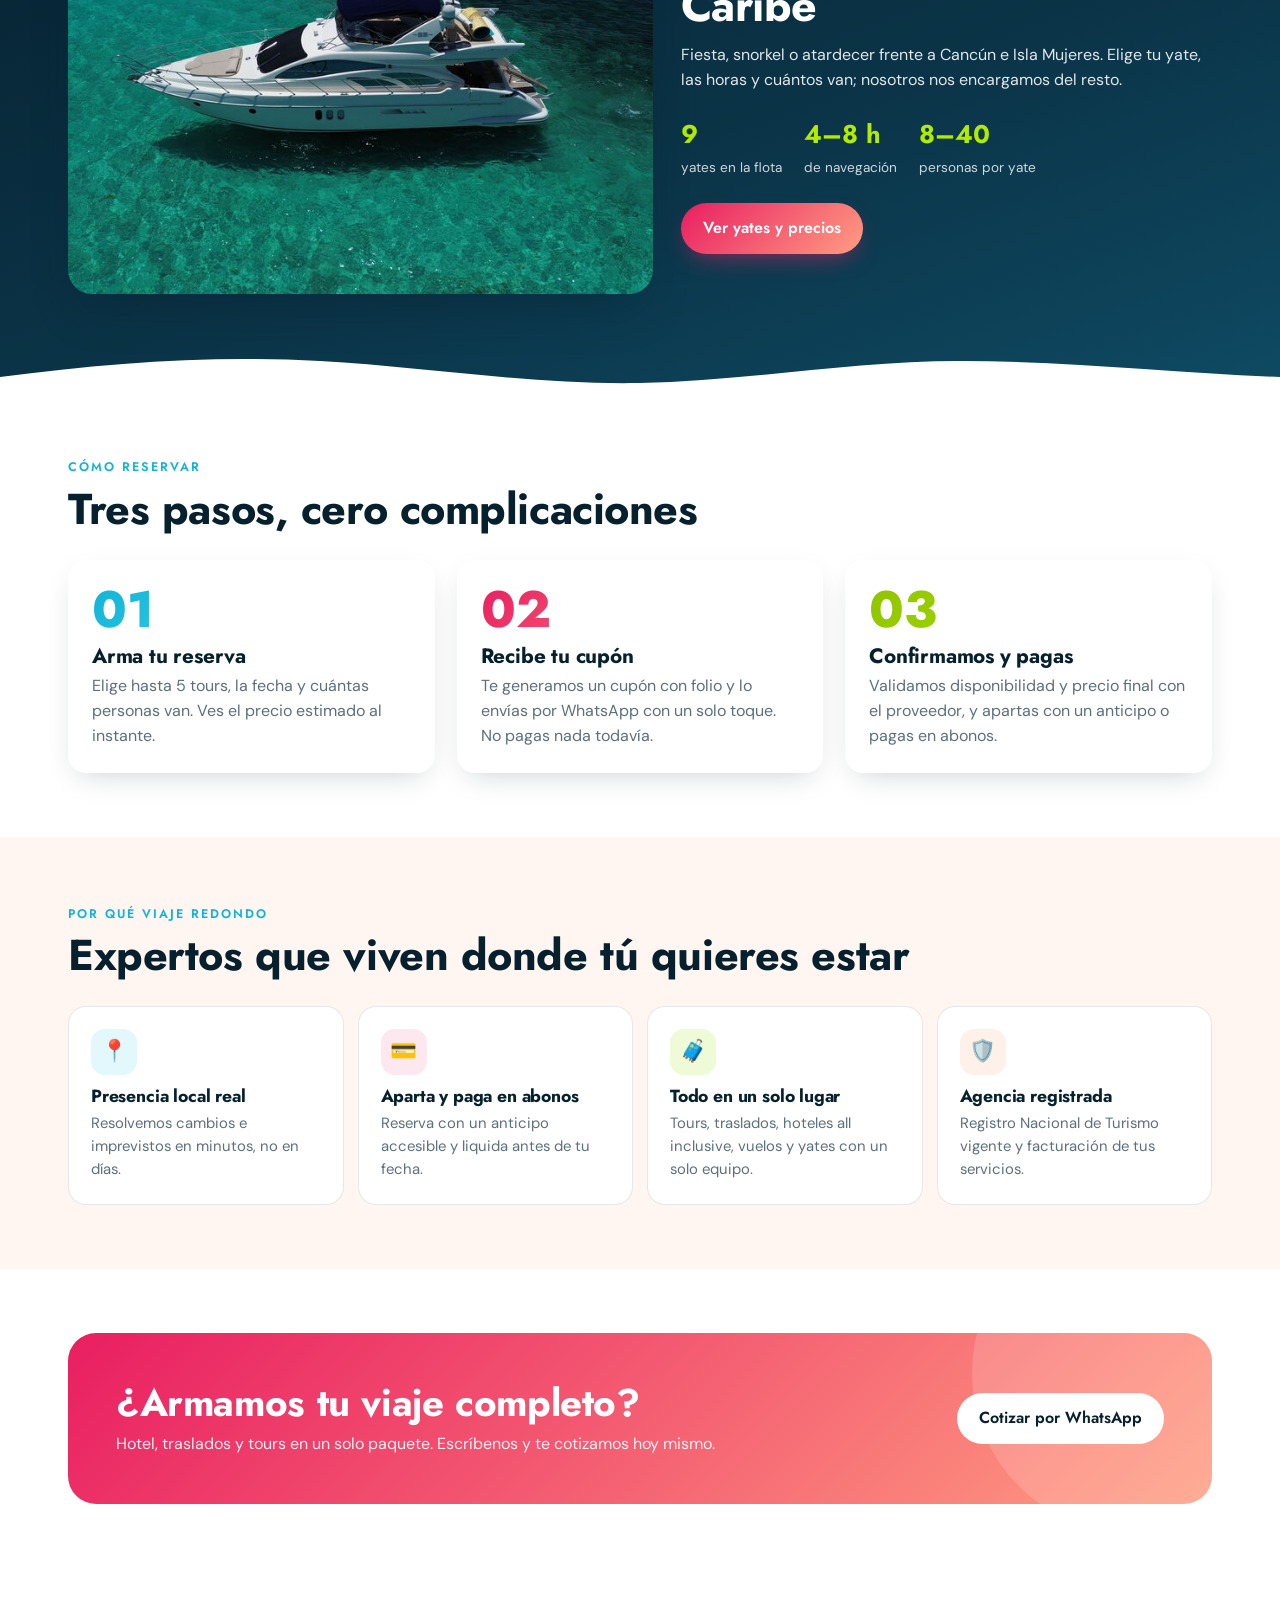
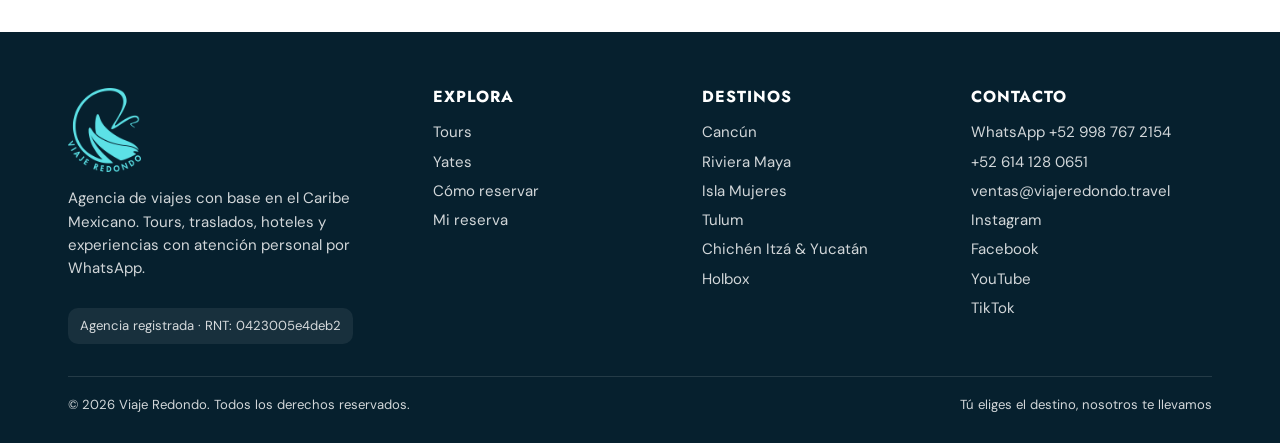
==== commit c22fc8eb: "Yate Limitless con galería de 17 fotos, visor de fotos y tarifas de yate por opción (Sunset) Co-Auth" ====
--- a/viajeredondo/index.html
+++ b/viajeredondo/index.html
@@ -85,7 +85,7 @@
     <section class="franja" id="yates">
       <svg class="ola ola--arriba" viewBox="0 0 1440 40" preserveAspectRatio="none" aria-hidden="true"><path fill="#fff" d="M0 0h1440v14c-120 14-240 22-360 16S840 6 720 8 480 30 360 30 120 18 0 14Z"/></svg>
       <div class="envoltura franja__fila">
-        <div class="franja__foto aparece"><img src="assets/img/tours/yate-premium-azimut-100-ft.jpg" alt="Yate en el Caribe Mexicano" loading="lazy"></div>
+        <div class="franja__foto aparece"><a href="tour.html?t=limitless-55-ft-17-pax"><img src="assets/img/tours/limitless-16.jpg" alt="Yate Limitless en el Caribe Mexicano" loading="lazy"></a></div>
         <div class="aparece">
           <span class="etiqueta" data-t="yatEtiqueta">Renta de yates</span>
           <h2 data-t="yatTitulo">Tu día privado en el mar Caribe</h2>
--- a/viajeredondo/assets/css/sitio.css
+++ b/viajeredondo/assets/css/sitio.css
@@ -389,3 +389,19 @@
   html { scroll-behavior: auto; }
 }
 @media (max-width: 599px) { .oculto-movil { display: none; } }
+
+/* Galería y visor de fotos */
+.galeria { display: grid; grid-template-columns: repeat(3, 1fr); gap: 8px; }
+@media (min-width: 720px) { .galeria { grid-template-columns: repeat(4, 1fr); } }
+.galeria__foto { padding: 0; border: 0; border-radius: 12px; overflow: hidden; aspect-ratio: 1; cursor: zoom-in; background: var(--vr-fondo-2); }
+.galeria__foto:first-child { grid-column: span 2; grid-row: span 2; }
+.galeria__foto img { width: 100%; height: 100%; object-fit: cover; transition: transform .4s ease; }
+.galeria__foto:hover img { transform: scale(1.06); }
+.visor { position: fixed; inset: 0; z-index: 80; background: rgba(4, 16, 24, .94); display: flex; align-items: center; justify-content: center; padding: 56px 12px; }
+.visor img { max-width: 100%; max-height: 100%; object-fit: contain; border-radius: 10px; }
+.visor__btn { position: absolute; width: 46px; height: 46px; border-radius: 50%; border: 0; background: rgba(255, 255, 255, .14); color: #fff; font-size: 1.6rem; line-height: 1; cursor: pointer; }
+.visor__btn:hover { background: rgba(255, 255, 255, .28); }
+.visor__cerrar { top: 12px; right: 12px; font-size: 1.1rem; }
+.visor__ant { left: 12px; top: 50%; transform: translateY(-50%); }
+.visor__sig { right: 12px; top: 50%; transform: translateY(-50%); }
+.visor__n { position: absolute; bottom: 16px; left: 50%; transform: translateX(-50%); color: #fff; font-size: .88rem; opacity: .85; }
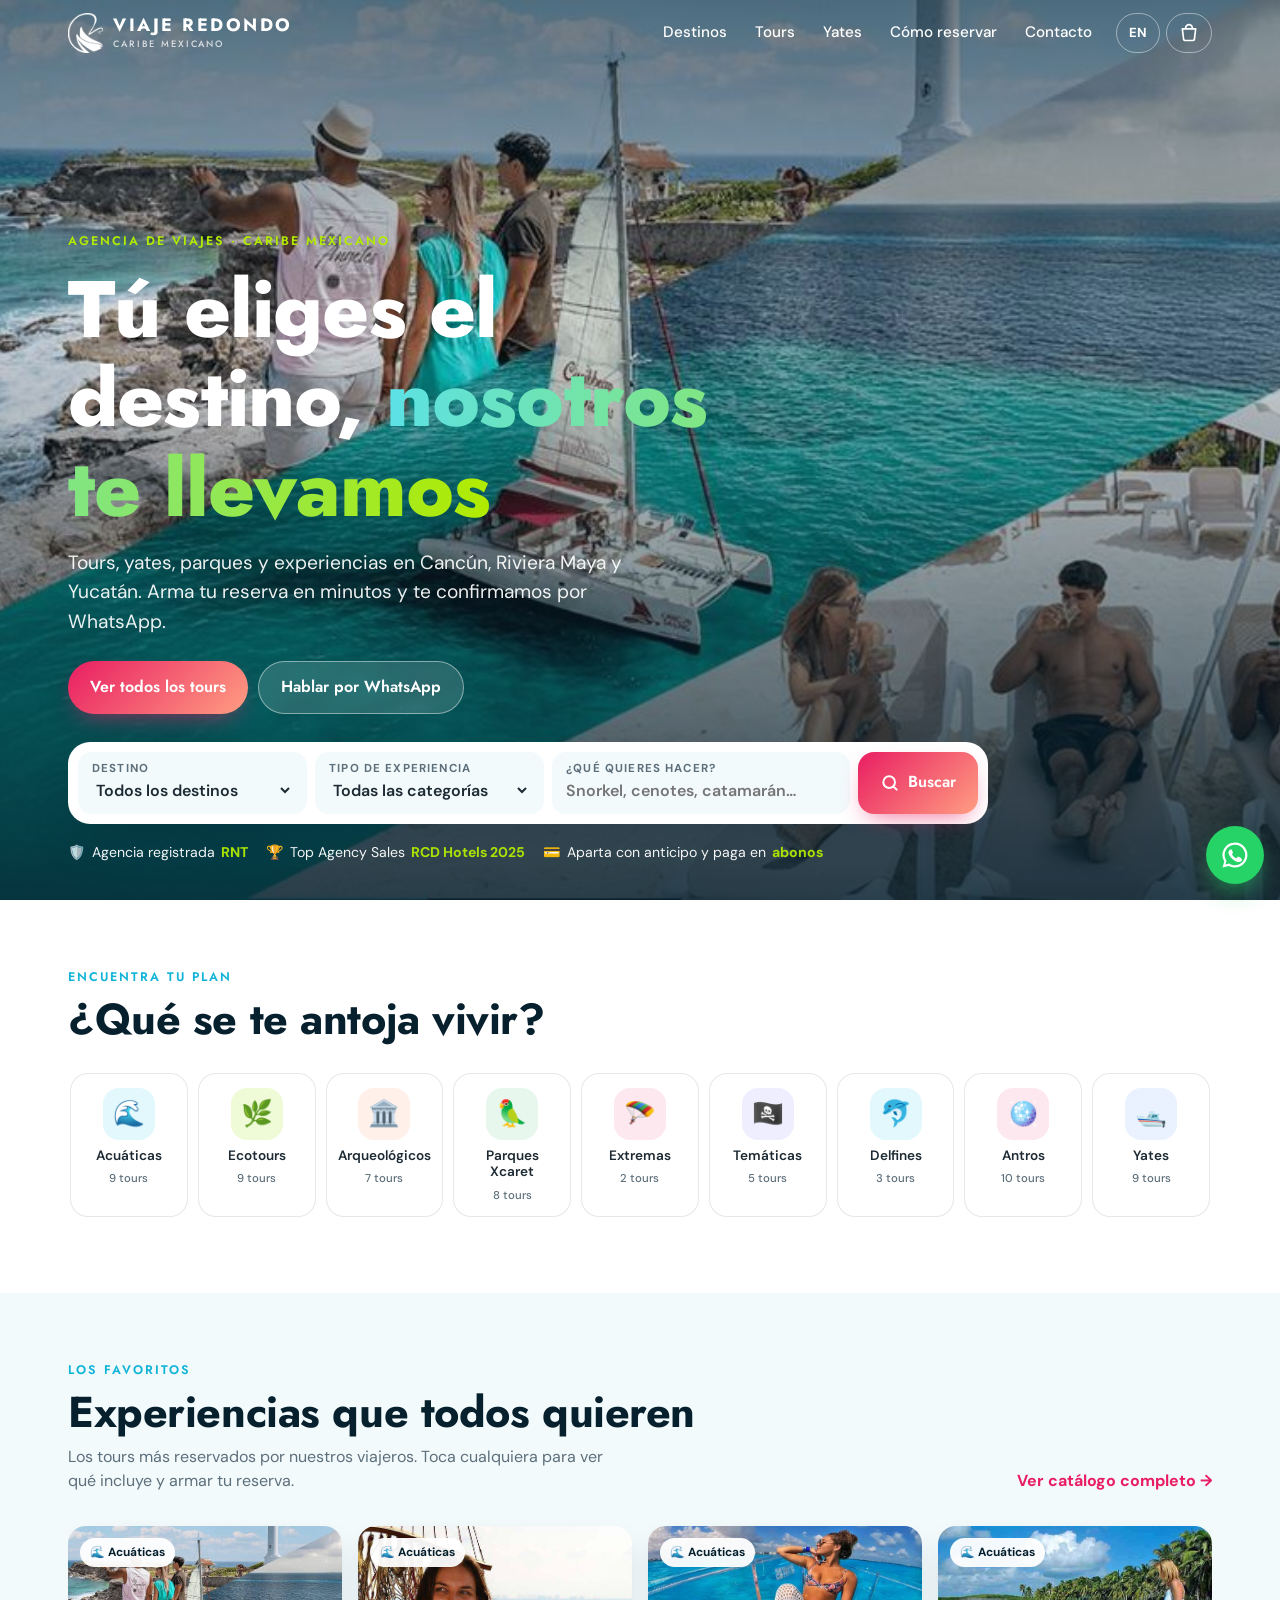
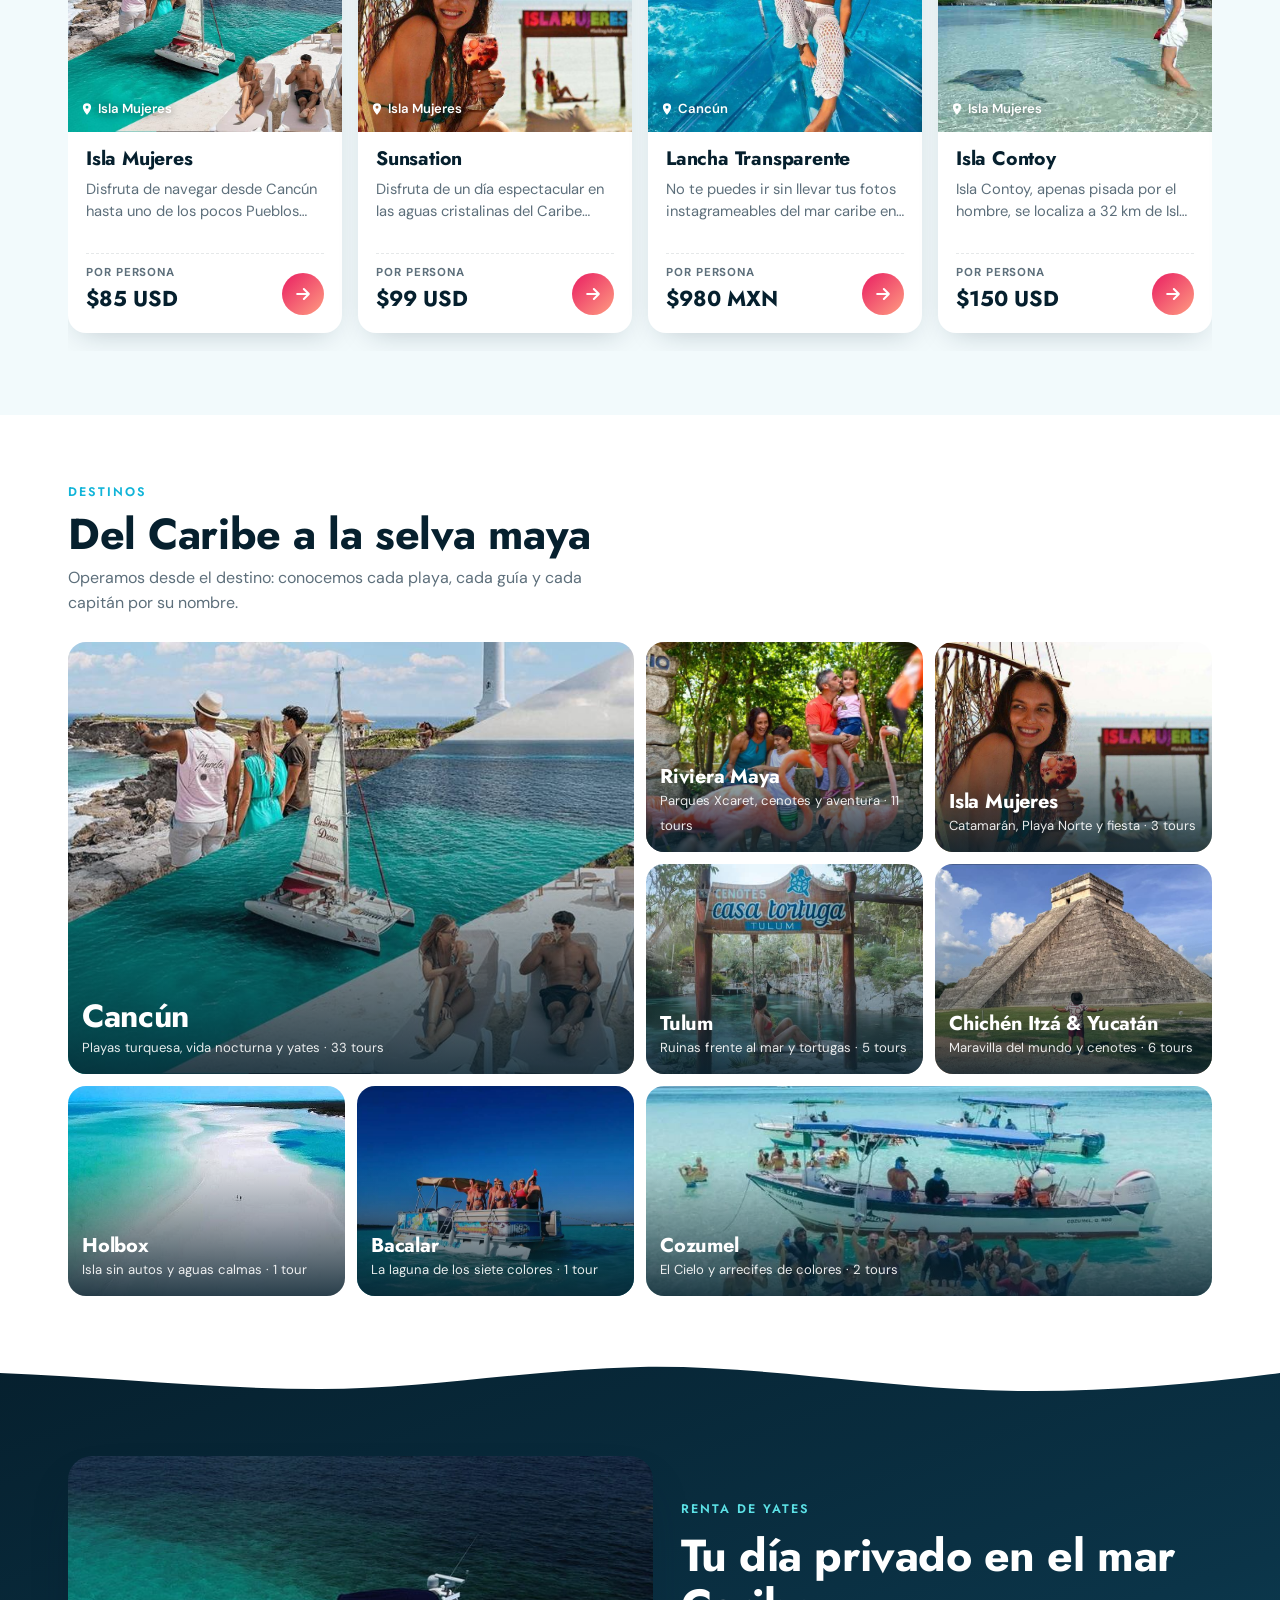
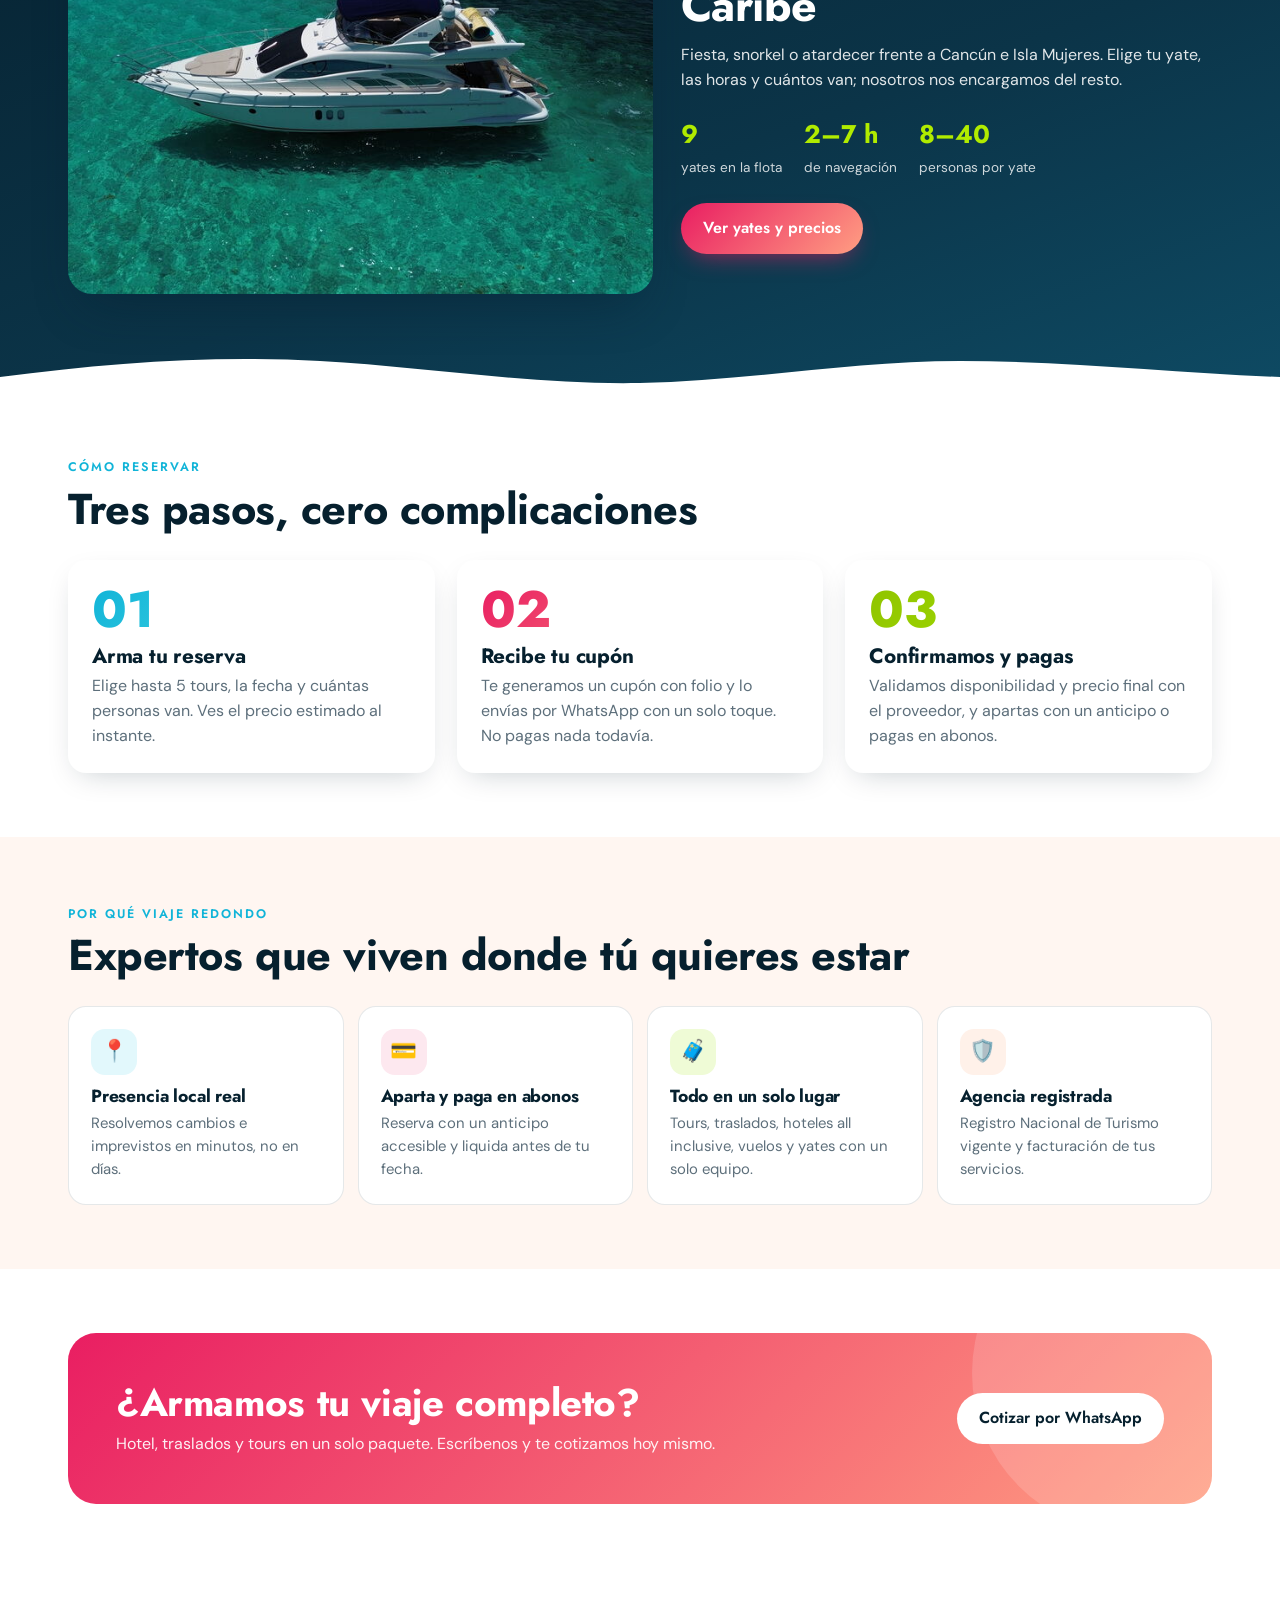
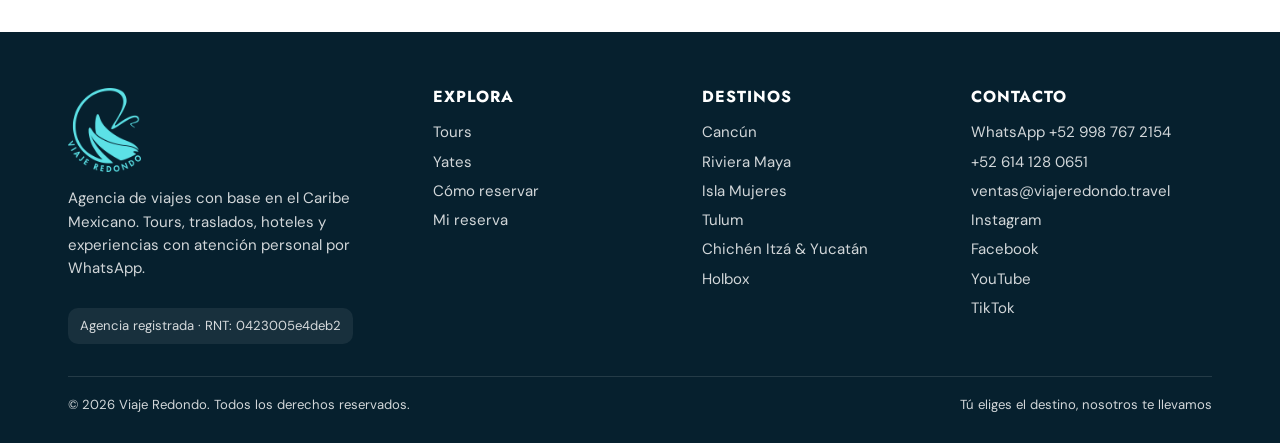
==== commit ca37d9fa: "Yates: máximo 7 horas (se quitan las tarifas de 8 h) Co-Authored-By: Claude Opus 5.5 <noreply@anthro" ====
--- a/viajeredondo/index.html
+++ b/viajeredondo/index.html
@@ -92,7 +92,7 @@
           <p data-t="yatSub">Fiesta, snorkel o atardecer frente a Cancún e Isla Mujeres. Elige tu yate, las horas y cuántos van; nosotros nos encargamos del resto.</p>
           <div class="franja__dato">
             <div><b id="yates-num">8</b><span data-t="yatFlota">yates en la flota</span></div>
-            <div><b>4–8 h</b><span data-t="yatHoras">de navegación</span></div>
+            <div><b>2–7 h</b><span data-t="yatHoras">de navegación</span></div>
             <div><b>8–40</b><span data-t="yatPax">personas por yate</span></div>
           </div>
           <a class="btn btn--rosa" href="tours.html?c=yates"><span data-t="yatBoton">Ver yates y precios</span></a>
